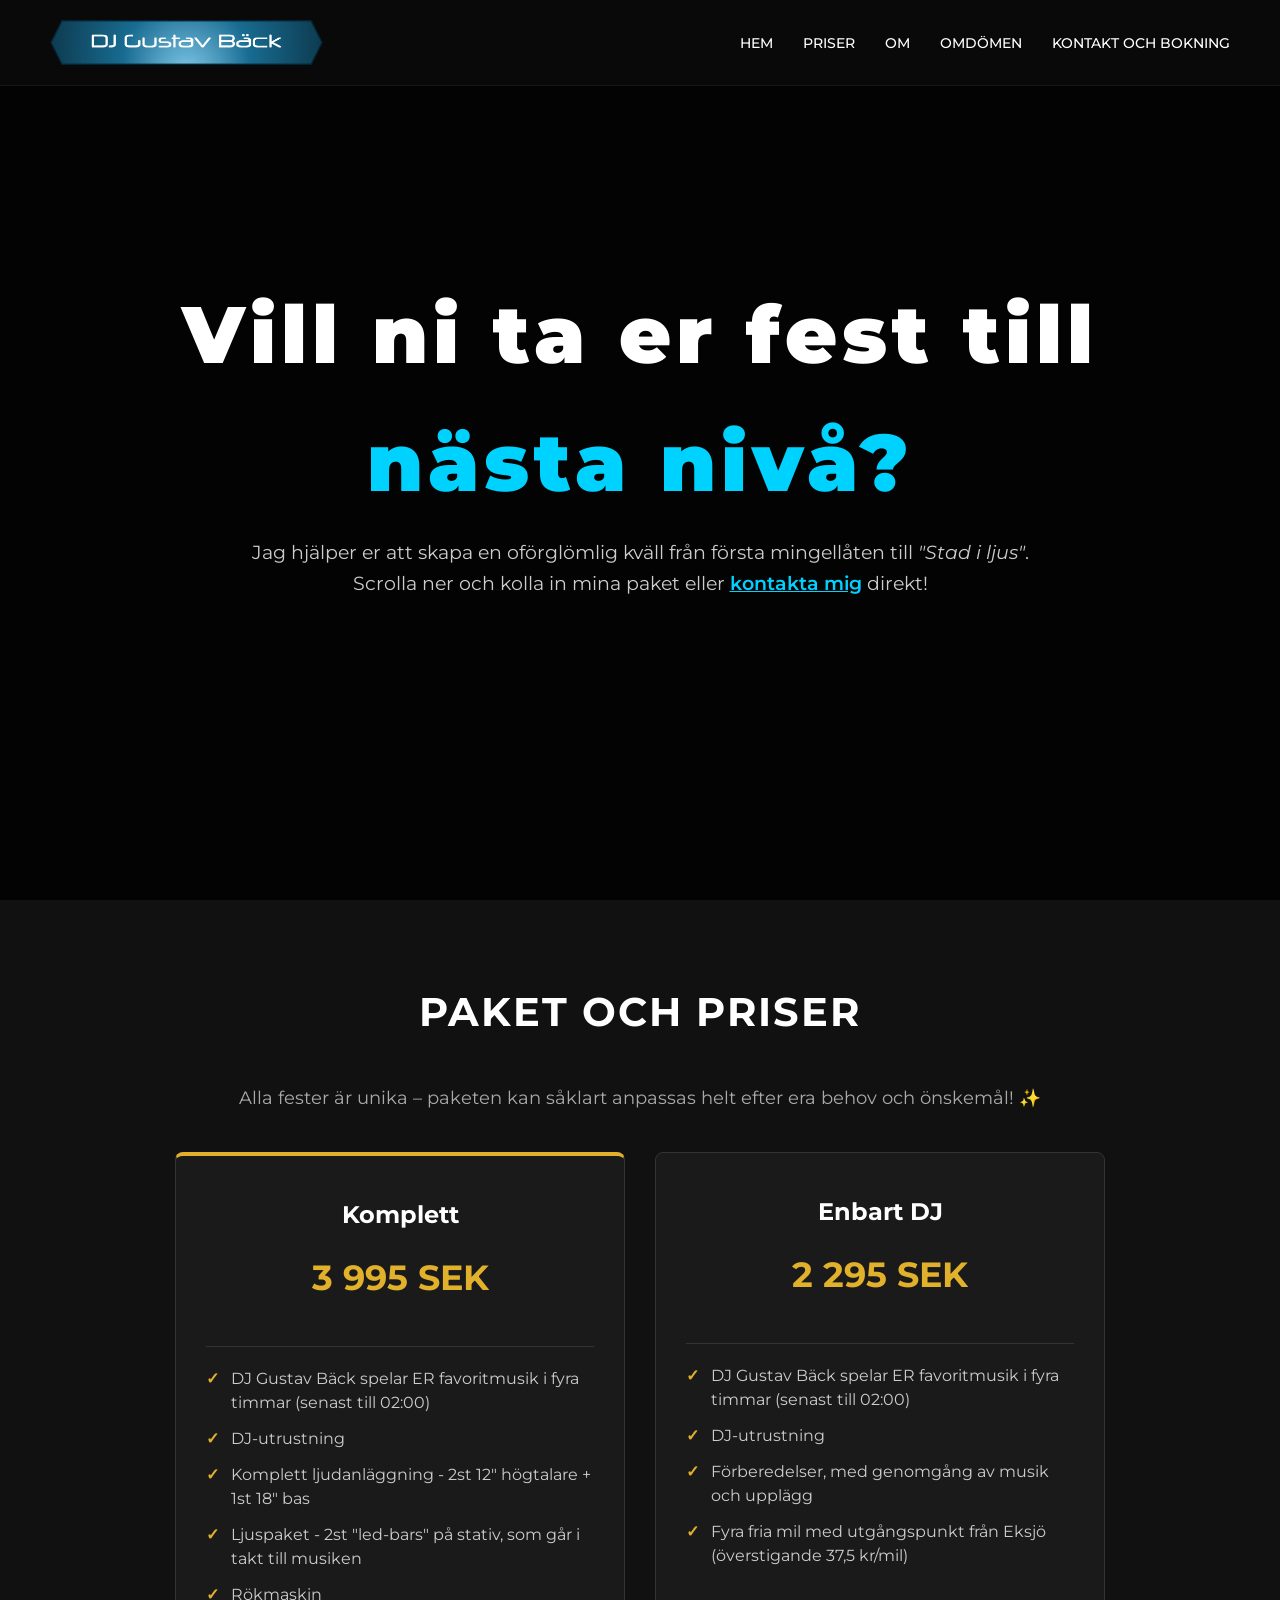
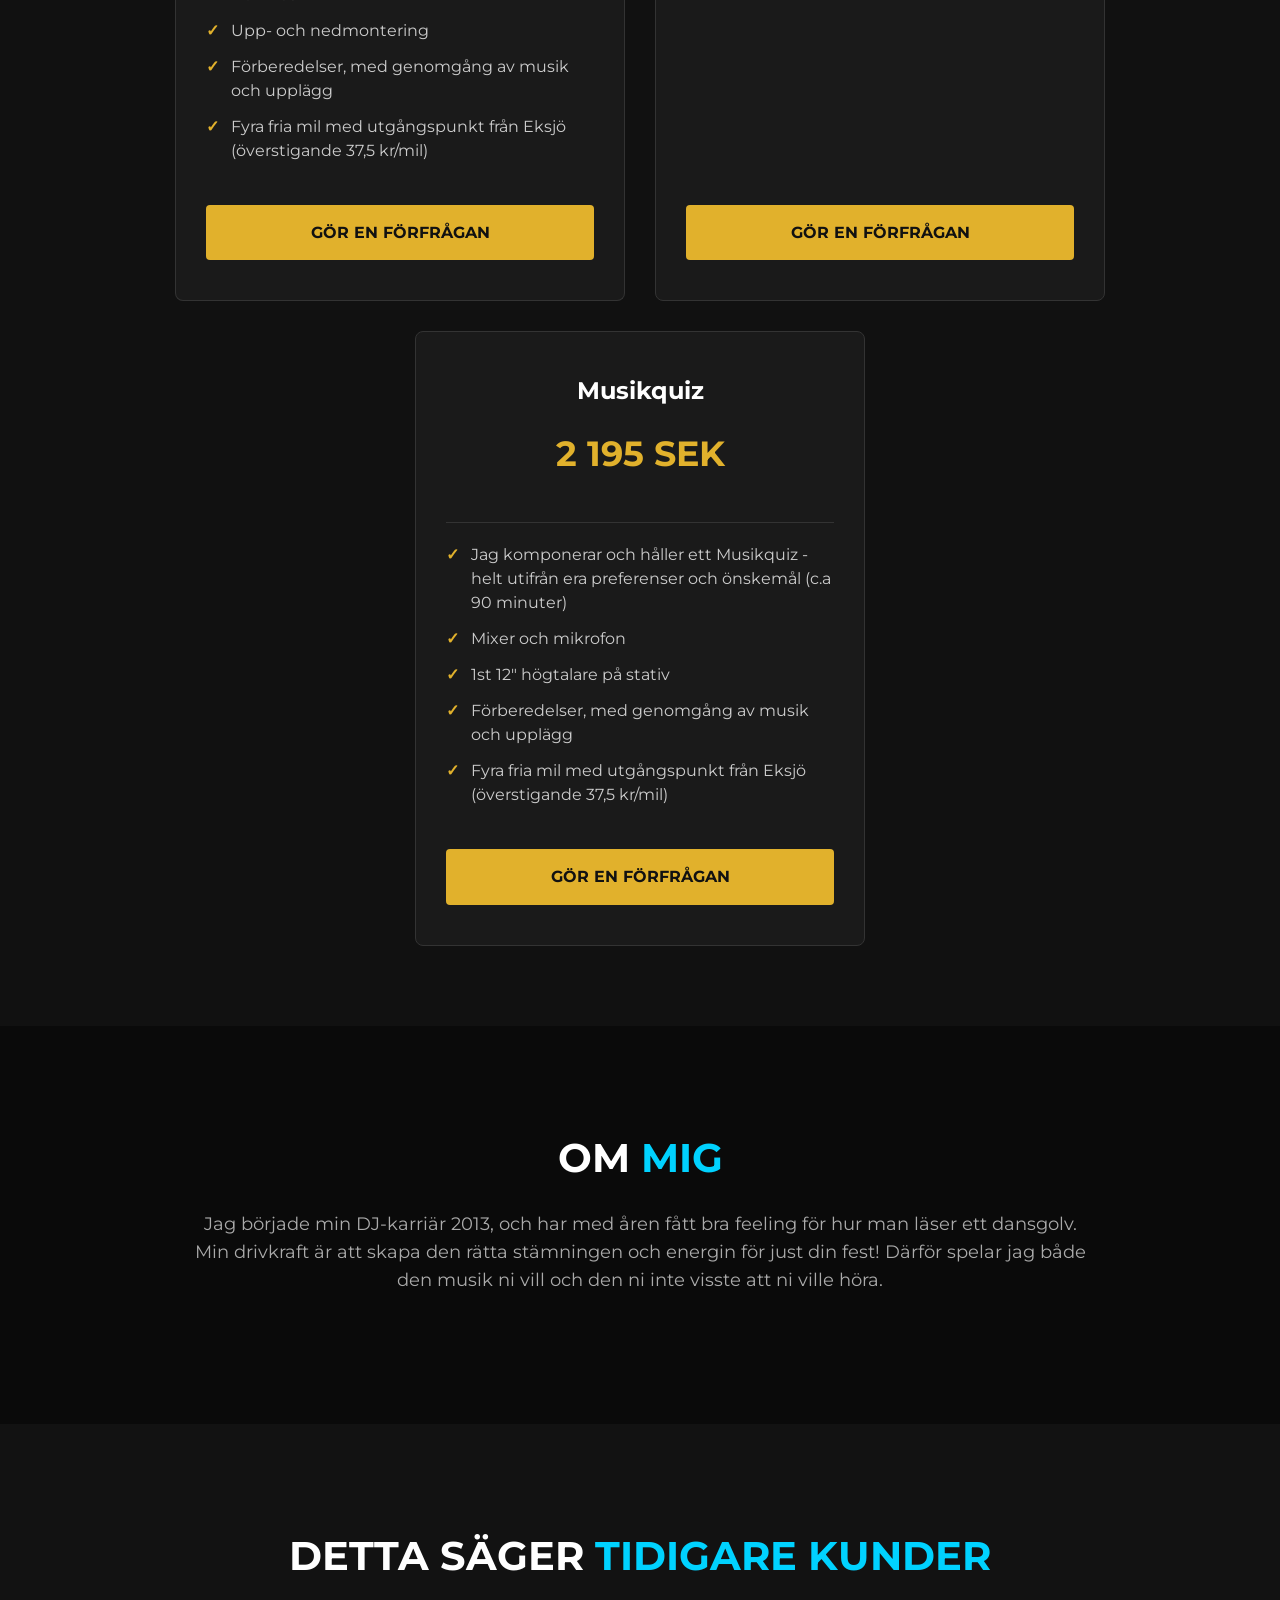
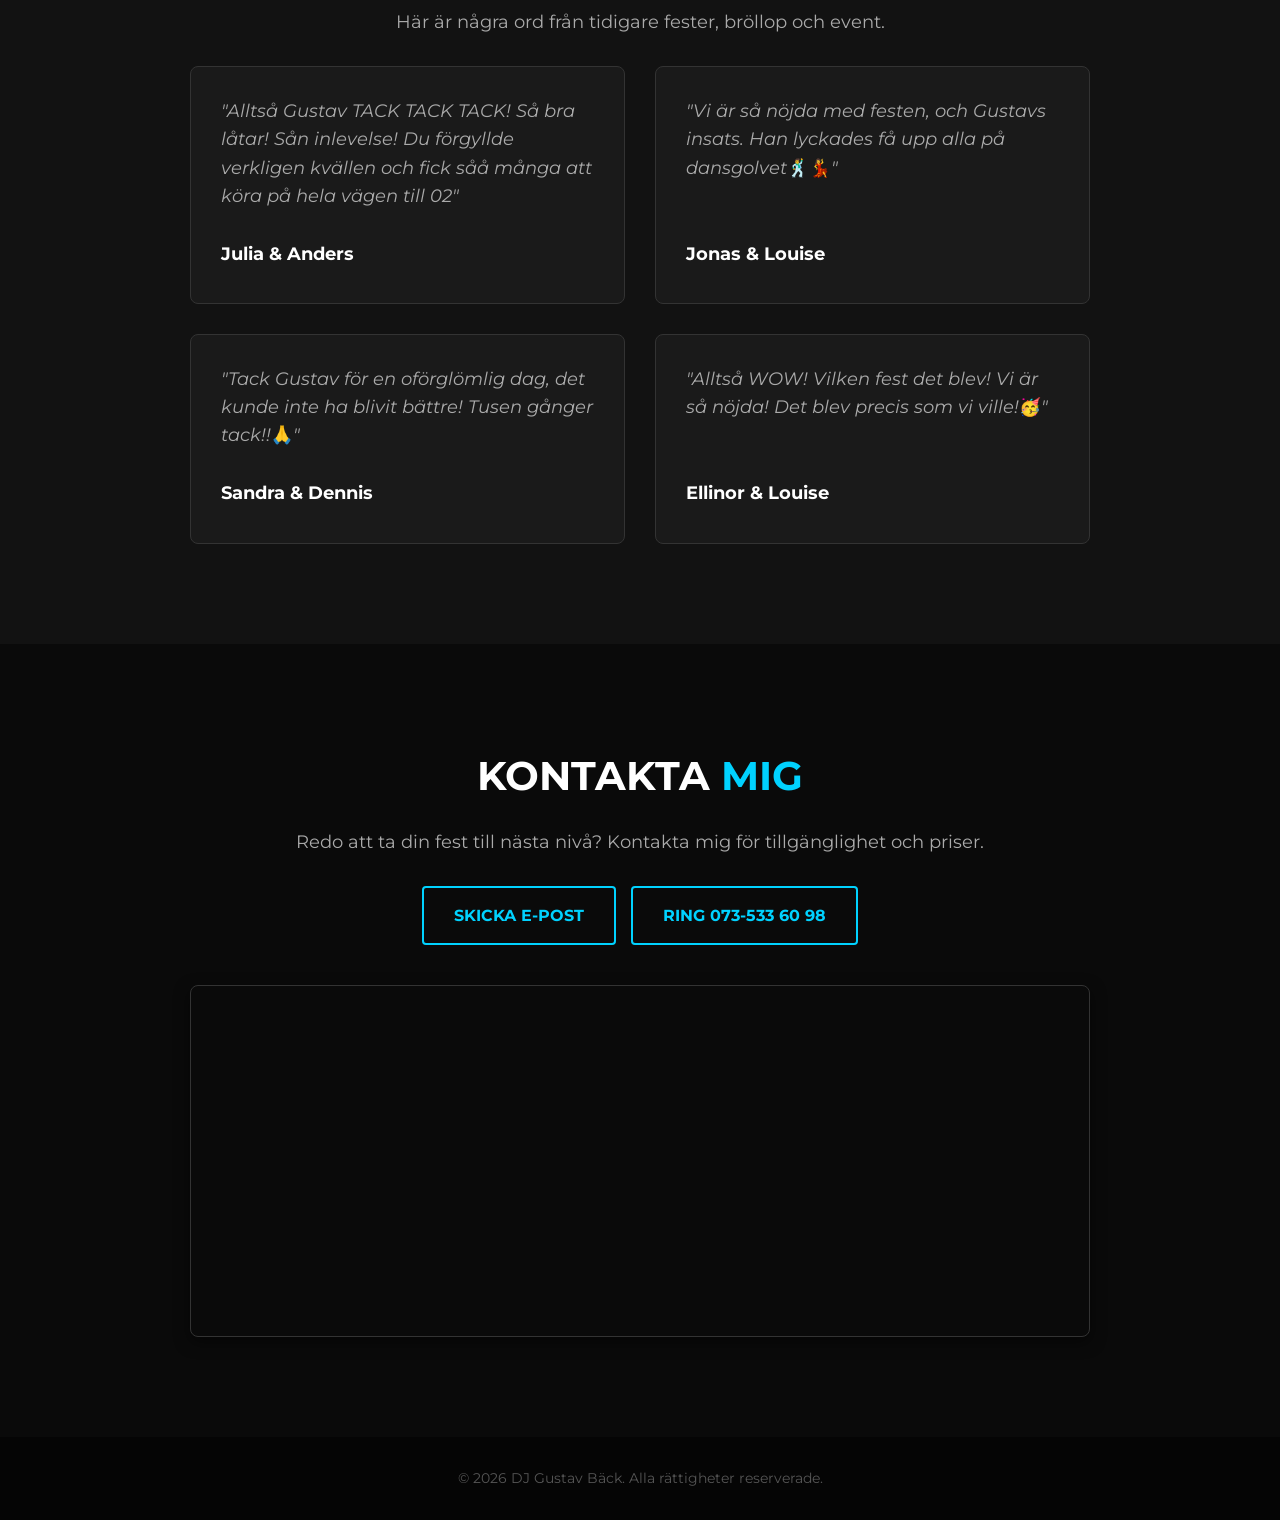
==== index.html @ 330aa638 "nytt pris-paket musikquiz" ====
<!DOCTYPE html>
<html lang="sv">
<head>
    <meta charset="UTF-8">
    <meta name="viewport" content="width=device-width, initial-scale=1.0">
    <title>DJ Gustav Bäck | DJ | Eksjö - Höglandet - Småland</title>
    <link rel="stylesheet" href="style.css">
    <!-- Importerar en modern font från Google Fonts -->
    <link href="https://fonts.googleapis.com/css2?family=Montserrat:wght@300;500;700;900&display=swap" rel="stylesheet">
</head>
<body>

    <!-- Navigationsmeny -->
    <nav class="navbar">
        <div class="logo"><img src="logo.png" alt="DJ Gustav Bäck Logotyp"></div>
        <ul class="nav-links">
            <li><a href="#home">Hem</a></li>
			<li><a href="#paket-och-priser">Priser</a></li>
            <li><a href="#about">Om</a></li>
			<li><a href="#omdomen">Omdömen</a></li>
			<li><a href="#contact">Kontakt och bokning</a></li>
        </ul>
    </nav>

    <!-- Startskärm -->
    <section id="home" class="hero">
        <div class="hero-content">
            <h1> Vill ni ta er fest till <br><span>nästa nivå?</span></h1>
            <p> Jag hjälper er att skapa en oförglömlig kväll från första mingellåten till <em>"Stad i ljus"</em>.<br>Scrolla ner och kolla in mina paket eller <a href="mailto:djgustavback@gmail.com" class="hero-link">kontakta mig</a> direkt!</p>
        </div>
    </section>
	
    <!-- Paket och Priser -->
    <section id="paket-och-priser" class="pricing-section">
      <div class="pricing-container">
        <h2 class="pricing-title">Paket och Priser</h2>
        <p class="pricing-intro">Alla fester är unika – paketen kan såklart anpassas helt efter era behov och önskemål! ✨</p>
        
		
        <div class="pricing-grid">
          <!-- Paket 1: Komplett -->
          <div class="pricing-card highlight">
            <h3 class="package-name">Komplett</h3>
            <p class="package-price">3 995 SEK</p>
            <hr class="divider">
            <ul class="package-features">
              <li>DJ Gustav Bäck spelar ER favoritmusik i fyra timmar (senast till 02:00)</li>
              <li>DJ-utrustning</li>
              <li>Komplett ljudanläggning - 2st 12" högtalare + 1st 18" bas</li>
              <li>Ljuspaket - 2st "led-bars" på stativ, som går i takt till musiken</li>
              <li>Rökmaskin</li>
              <li>Upp- och nedmontering</li>
              <li>Förberedelser, med genomgång av musik och upplägg</li>
              <li>Fyra fria mil med utgångspunkt från Eksjö (överstigande 37,5 kr/mil)</li>
            </ul>
            <a href="#contact" class="book-btn">Gör en förfrågan</a>
          </div>

          <!-- Paket 2: Endast DJ -->
          <div class="pricing-card">
            <h3 class="package-name">Enbart DJ</h3>
            <p class="package-price">2 295 SEK</p>
            <hr class="divider">
            <ul class="package-features">
              <li>DJ Gustav Bäck spelar ER favoritmusik i fyra timmar (senast till 02:00)</li>
              <li>DJ-utrustning</li>
              <li>Förberedelser, med genomgång av musik och upplägg</li>
              <li>Fyra fria mil med utgångspunkt från Eksjö (överstigande 37,5 kr/mil)</li>
            </ul>
            <a href="#contact" class="book-btn">Gör en förfrågan</a>
          </div>
		  
		  <!-- Paket 3: Musikqiz -->
          <div class="pricing-card">
            <h3 class="package-name">Musikquiz</h3>
            <p class="package-price">2 195 SEK</p>
            <hr class="divider">
            <ul class="package-features">
              <li>Jag komponerar och håller ett Musikquiz - helt utifrån era preferenser och önskemål (c.a 90 minuter)</li>
              <li>Mixer och mikrofon</li>
			  <li>1st 12" högtalare på stativ</li>
              <li>Förberedelser, med genomgång av musik och upplägg</li>
              <li>Fyra fria mil med utgångspunkt från Eksjö (överstigande 37,5 kr/mil)</li>
            </ul>
            <a href="#contact" class="book-btn">Gör en förfrågan</a>
          </div>
        </div>
      </div>
    </section>

    <!-- Om-sektion -->
    <section id="about" class="section">
        <div class="container">
            <h2>Om <span>Mig</span></h2>
            <p>Jag började min DJ-karriär 2013, och har med åren fått bra feeling för hur man läser ett dansgolv. Min drivkraft är att skapa den rätta stämningen och energin för just din fest! Därför spelar jag både den musik ni vill och den ni inte visste att ni ville höra.</p>
        </div>
    </section>
<!-- Omdömen-sektion -->
<section id="omdomen" class="section dark-section">
    <div class="container">
        <h2>Detta säger <span>tidigare kunder</span></h2>
        <p class="section-subtitle">Här är några ord från tidigare fester, bröllop och event.</p>
        
        <div class="reviews-grid">
            <!-- Omdöme 1 -->
            <div class="review-card">
                <p class="review-text">
                    <span class="quote-italic">"Alltså Gustav TACK TACK TACK! Så bra låtar! Sån inlevelse! Du förgyllde verkligen kvällen och fick såå många att köra på hela vägen till 02"</span>
                </p>
                <h4 class="review-author">Julia & Anders</h4>
            </div>

            <!-- Omdöme 2 -->
            <div class="review-card">
                <p class="review-text">
                    <span class="quote-italic">"Vi är så nöjda med festen, och Gustavs insats. Han lyckades få upp alla på dansgolvet</span>🕺💃<span class="quote-italic">"
                </p>
                <h4 class="review-author">Jonas & Louise</h4>
            </div>

            <!-- Omdöme 3 -->
            <div class="review-card">
                <p class="review-text">
                    <span class="quote-italic">"Tack Gustav för en oförglömlig dag, det kunde inte ha blivit bättre! Tusen gånger tack!!</span>🙏<span class="quote-italic">"
                </p>
                <h4 class="review-author">Sandra & Dennis</h4>
            </div>

            <!-- Omdöme 4 -->
            <div class="review-card">
                <p class="review-text">
                    <span class="quote-italic">"Alltså WOW! Vilken fest det blev! Vi är så nöjda! Det blev precis som vi ville!</span>🥳<span class="quote-italic">"
                </p>
                <h4 class="review-author">Ellinor & Louise</h4>
            </div>
        </div>
    </div>
</section>
    <!-- Musik-sektion 
    <section id="music" class="section dark-section">
        <div class="container">
            <h2>Senaste <span>Mixarna</span></h2>
            <p>Här kan du byta ut denna text mot en inbäddad spelare från Soundcloud eller Spotify!</p>
            <div class="music-placeholder">
                <p>[ Klistra in din Spotify/Soundcloud embed-kod här ]</p>
            </div>
        </div>
    </section>
    -->

    <!-- Kontakt-sektion -->
    <section id="contact" class="section">
        <div class="container">
            <h2>Kontakta <span>Mig</span></h2>
            <p>Redo att ta din fest till nästa nivå? Kontakta mig för tillgänglighet och priser.</p>
            
            <!-- Knappar för e-post och telefon -->
            <div class="contact-buttons">
                <a href="mailto:djgustavback@gmail.com" class="btn btn-outline">Skicka E-post</a>
                <a href="tel:0735336098" class="btn btn-outline">Ring 073-533 60 98</a> <!-- Byt ut mot ditt nummer -->
            </div>

            <!-- Inbäddad Google Maps-karta över Eksjö -->
            <div class="map-container">
                <iframe 
                    src="https://www.google.com/maps/embed?pb=!1m18!1m12!1m3!1d35503.4907144983!2d14.942738!3d57.666195!2m3!1f0!2f0!3f0!3m2!1i1024!2i768!4f13.1!3m3!1m2!1s0x465a19ef5f6f87ad%3A0x400fef341e48710!2sEksj%C3%B6!5e0!3m2!1ssv!2sse" 
                    width="100%" 
                    height="350" 
                    style="border:0;" 
                    allowfullscreen="" 
                    loading="lazy" 
                    referrerpolicy="no-referrer-when-downgrade">
                </iframe>
            </div>
        </div>
    </section>

    <!-- Sidfot -->
    <footer>
        <p>&copy; 2026 DJ Gustav Bäck. Alla rättigheter reserverade.</p>
    </footer>

    <script src="script.js"></script>
</body>
</html>
---- style.css ----
/* Grundinställningar */
* {
    margin: 0;
    padding: 0;
    box-sizing: border-box;
}

body {
    font-family: 'Montserrat', sans-serif;
    background-color: #0a0a0a;
    color: #ffffff;
    line-height: 1.6;
}

/* Färgvariabler */
:root {
    --primary-color: #00d2ff; /* Snygg neonblå accentfärg */
    --bg-color: #0a0a0a;
    --section-bg: #121212;
}

/* Meny */
.navbar {
    display: flex;
    justify-content: space-between;
    align-items: center;
    padding: 20px 50px;
    background: rgba(10, 10, 10, 0.95);
    position: fixed;
    width: 100%;
    top: 0;
    z-index: 1000;
    border-bottom: 1px solid rgba(255, 255, 255, 0.05);
}

/* Logotyp */
.logo {
    display: flex;
    align-items: center;
}

.logo img {
    height: 45px;
    width: auto;
    display: block;
}

.logo span, h2 span, h1 span {
    color: var(--primary-color);
}

.nav-links {
    list-style: none;
    display: flex;
    gap: 30px;
}

.nav-links a {
    color: #fff;
    text-decoration: none;
    font-weight: 500;
    text-transform: uppercase;
    font-size: 0.9rem;
    transition: color 0.3s;
}

.nav-links a:hover {
    color: var(--primary-color);
}

/* Hero Sektion (Startsida) */
.hero {
    height: 100vh;
    display: flex;
    justify-content: center;
    align-items: center;
    text-align: center;
    background: linear-gradient(rgba(0, 0, 0, 0.7), rgba(0, 0, 0, 0.7)), url('https://images.unsplash.com/photo-1516280440502-614f85e48358?q=80&w=2070&auto=format&fit=crop') no-repeat center center/cover;
}

.hero-content h1 {
    font-size: 5rem;
    font-weight: 900;
    margin-bottom: 10px;
    letter-spacing: 5px;
}

.hero-content p {
    font-size: 1.2rem;
    margin-bottom: 30px;
    color: #ccc;
}

/* Länk i hero-texten (Tvingar ljusblå färg oavsett om klickad/besökt) */
.hero-content p a.hero-link,
.hero-content p a.hero-link:link,
.hero-content p a.hero-link:visited {
    color: #00d2ff !important;
    text-decoration: underline;
    font-weight: 600;
    transition: color 0.3s ease;
}

.hero-content p a.hero-link:hover {
    color: #ffffff !important;
}

/* Knappar */
.btn {
    display: inline-block;
    padding: 15px 30px;
    background: var(--primary-color);
    color: #000;
    text-decoration: none;
    font-weight: 700;
    text-transform: uppercase;
    border-radius: 4px;
    transition: transform 0.3s, box-shadow 0.3s;
}

.btn:hover {
    transform: translateY(-3px);
    box-shadow: 0 10px 20px rgba(0, 210, 255, 0.3);
}

.btn-outline {
    background: transparent;
    color: var(--primary-color);
    border: 2px solid var(--primary-color);
}

.btn-outline:hover {
    background: var(--primary-color);
    color: #000;
}

/* Sektioner */
.section {
    padding: 100px 20px;
    text-align: center;
}

.dark-section {
    background-color: var(--section-bg);
}

.container {
    max-width: 900px;
    margin: 0 auto;
}

h2 {
    font-size: 2.5rem;
    margin-bottom: 20px;
    text-transform: uppercase;
}

.section p {
    font-size: 1.1rem;
    color: #aaa;
    margin-bottom: 30px;
}

/* Musik-platshållare */
.music-placeholder {
    background: #1a1a1a;
    padding: 60px 20px;
    border: 1px dashed #333;
    border-radius: 8px;
    color: #666;
}

/* Sidfot */
footer {
    text-align: center;
    padding: 30px;
    background: #050505;
    color: #555;
    font-size: 0.9rem;
}

/* Responsiv anpassning för mobil */
@media (max-width: 768px) {
    .navbar {
        flex-direction: column;
        align-items: flex-start;
        padding: 15px 20px;
    }
    .nav-links {
        margin-top: 15px;
        gap: 15px;
        flex-wrap: wrap;
    }
    .hero-content h1 {
        font-size: 3rem;
    }
}

/* ==========================================
   CSS för Paket och Priser
   ========================================== */
.pricing-section {
    padding: 80px 20px;
    background-color: #111;
    color: #fff;
}

.pricing-container {
    max-width: 1000px;
    margin: 0 auto;
}

.pricing-title {
    text-align: center;
    font-size: 2.5rem;
    margin-bottom: 50px;
    text-transform: uppercase;
    letter-spacing: 2px;
}

.pricing-intro {
    text-align: center;
    color: #aaa;
    font-size: 1.1rem;
    margin-bottom: 40px;
    margin-top: -10px;
    display: block;
    width: 100%;
}

.pricing-grid {
    display: flex;
    flex-wrap: wrap;
    gap: 30px;
    justify-content: center;
}

.pricing-card {
    background-color: #1a1a1a;
    border: 1px solid #333;
    border-radius: 8px;
    padding: 40px 30px;
    flex: 1 1 350px;
    max-width: 450px;
    display: flex;
    flex-direction: column;
    transition: transform 0.3s ease, box-shadow 0.3s ease;
}

.pricing-card:hover {
    transform: translateY(-5px);
    box-shadow: 0 10px 30px rgba(0, 0, 0, 0.5);
}

.pricing-card.highlight {
    border-top: 4px solid #e1b12c;
}

.package-name {
    font-size: 1.5rem;
    margin: 0 0 15px 0;
    text-align: center;
}

.package-name .subtitle {
    font-size: 1rem;
    font-weight: normal;
    color: #aaa;
}

.package-price {
    font-size: 2.2rem;
    font-weight: bold;
    text-align: center;
    margin: 0 0 20px 0;
    color: #e1b12c;
}

.divider {
    border: 0;
    height: 1px;
    background: #333;
    margin: 20px 0;
}

.package-features {
    list-style: none;
    padding: 0;
    margin: 0 0 30px 0;
    flex-grow: 1;
}

.package-features li {
    margin-bottom: 12px;
    line-height: 1.5;
    position: relative;
    padding-left: 25px;
    color: #ccc;
}

.package-features li::before {
    content: '✓';
    position: absolute;
    left: 0;
    color: #e1b12c;
    font-weight: bold;
}

.book-btn {
    display: inline-block;
    text-align: center;
    background-color: #e1b12c;
    color: #111;
    text-decoration: none;
    padding: 15px 20px;
    border-radius: 4px;
    font-weight: bold;
    text-transform: uppercase;
    transition: background-color 0.3s ease;
}

.book-btn:hover {
    background-color: #f1c40f;
}

/* Kontaktknappar & Karta */
.contact-buttons {
    display: flex;
    gap: 15px;
    justify-content: center;
    flex-wrap: wrap;
    margin-bottom: 40px;
}

.map-container {
    margin-top: 30px;
    border-radius: 8px;
    overflow: hidden;
    border: 1px solid #333;
    box-shadow: 0 5px 15px rgba(0,0,0,0.5);
}

.map-container iframe {
    display: block;
    width: 100%;
}

/* Omdömen-sektion */
.section-subtitle {
    color: #aaa;
    margin-bottom: 40px;
    font-size: 1.1rem;
}

.reviews-grid {
    display: flex;
    flex-wrap: wrap;
    gap: 30px;
    justify-content: center;
    margin-top: 20px;
}

.review-card {
    background-color: #1a1a1a;
    border: 1px solid #333;
    border-radius: 8px;
    padding: 30px;
    flex: 1 1 350px;
    max-width: 450px;
    display: flex;
    flex-direction: column;
    justify-content: space-between;
    text-align: left;
    transition: transform 0.3s ease, box-shadow 0.3s ease;
}

.review-card:hover {
    transform: translateY(-5px);
    box-shadow: 0 10px 30px rgba(0, 0, 0, 0.5);
}

.review-text {
    font-style: normal;
    color: #ddd;
    margin-bottom: 20px;
    line-height: 1.6;
    font-size: 1rem;
}

.quote-italic {
    font-style: italic;
}

.review-author {
    font-size: 1.1rem;
    font-weight: 700;
    color: #fff;
    margin: 0 0 5px 0;
}

.review-event {
    font-size: 0.85rem;
    color: var(--primary-color);
    text-transform: uppercase;
    letter-spacing: 1px;
}
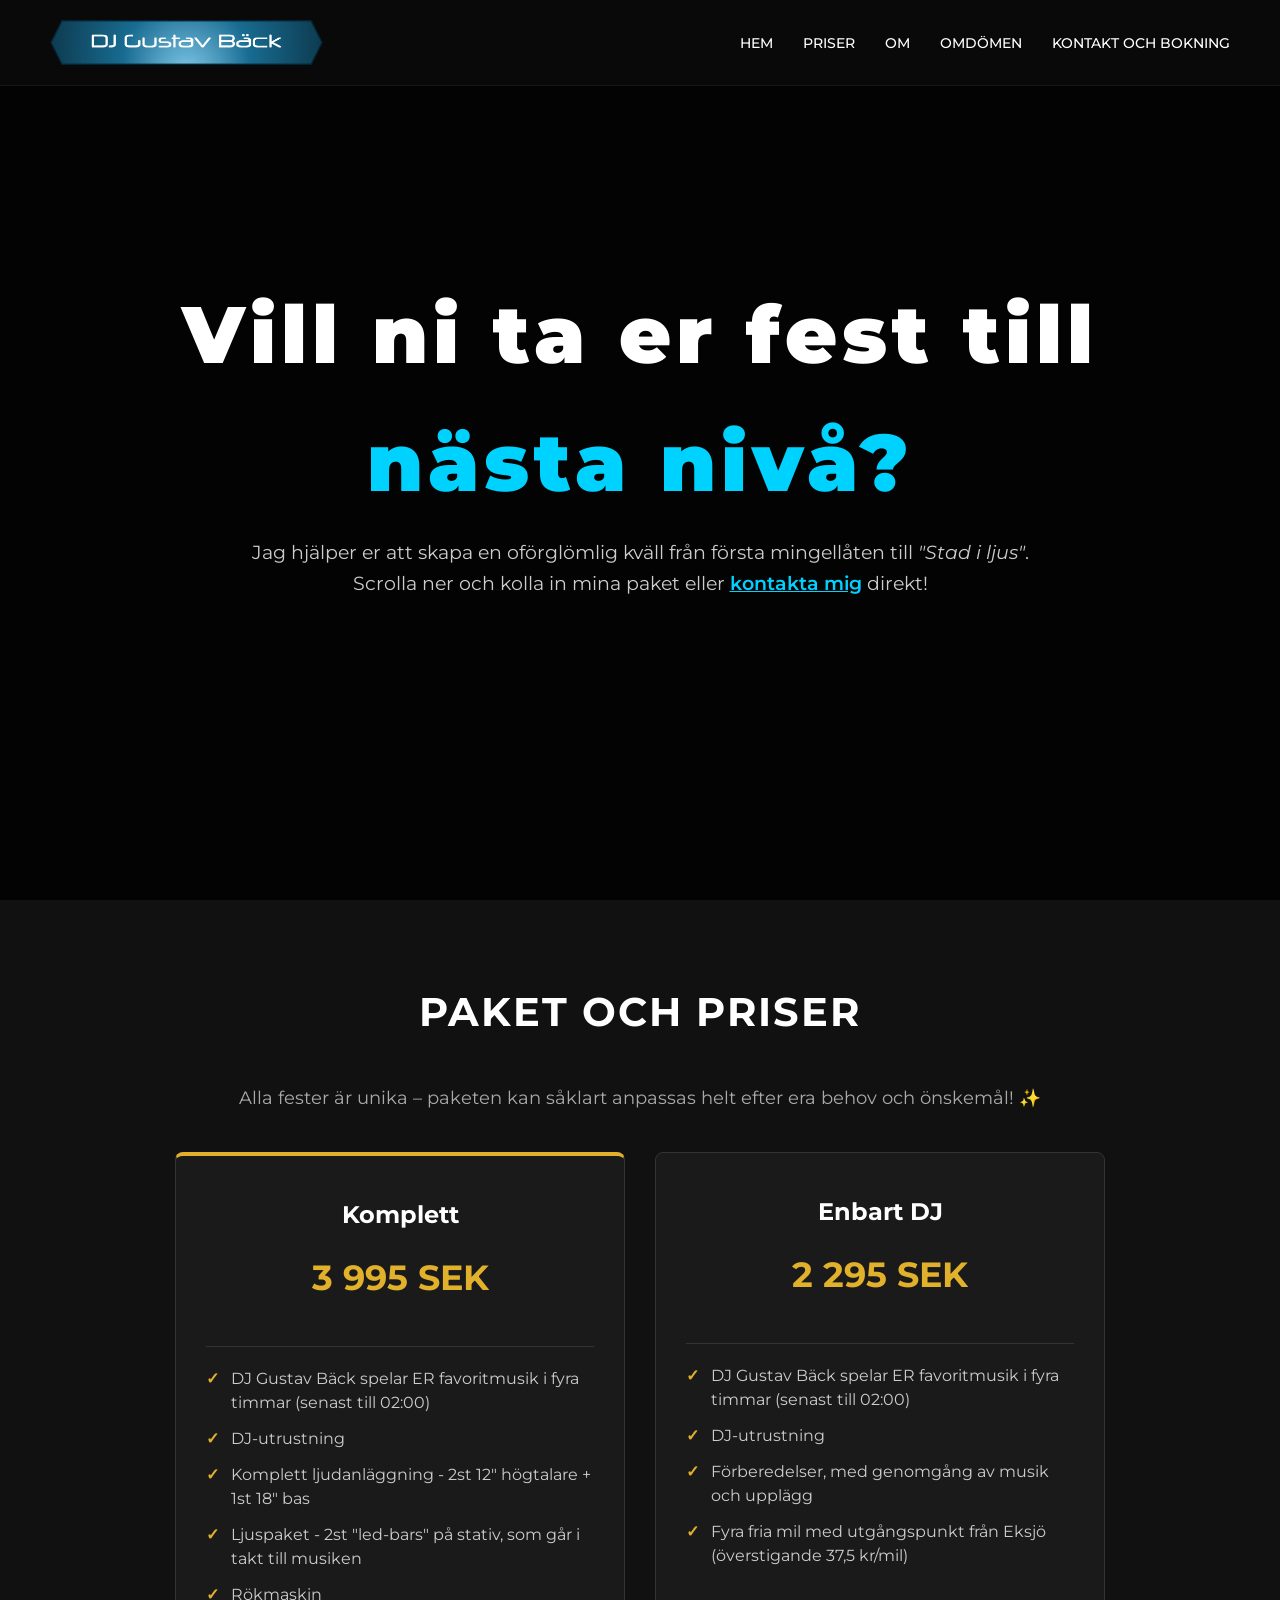
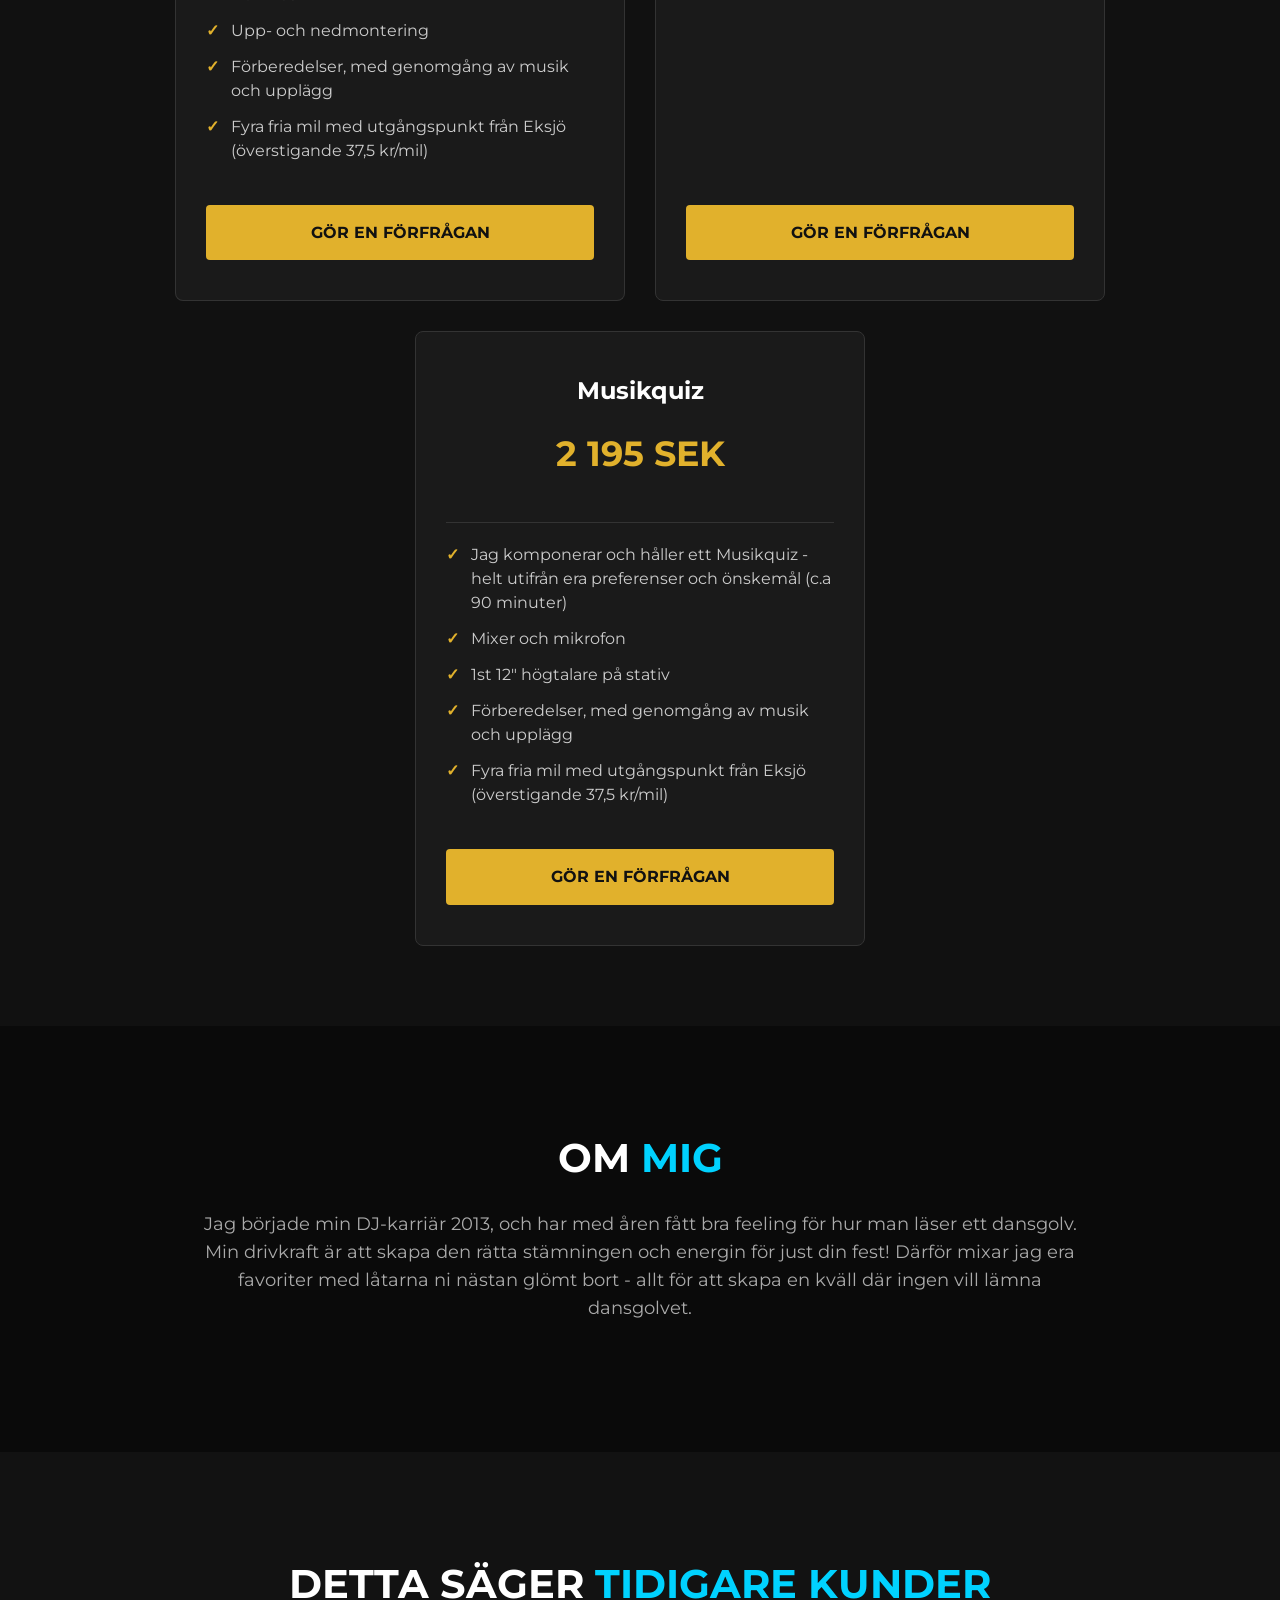
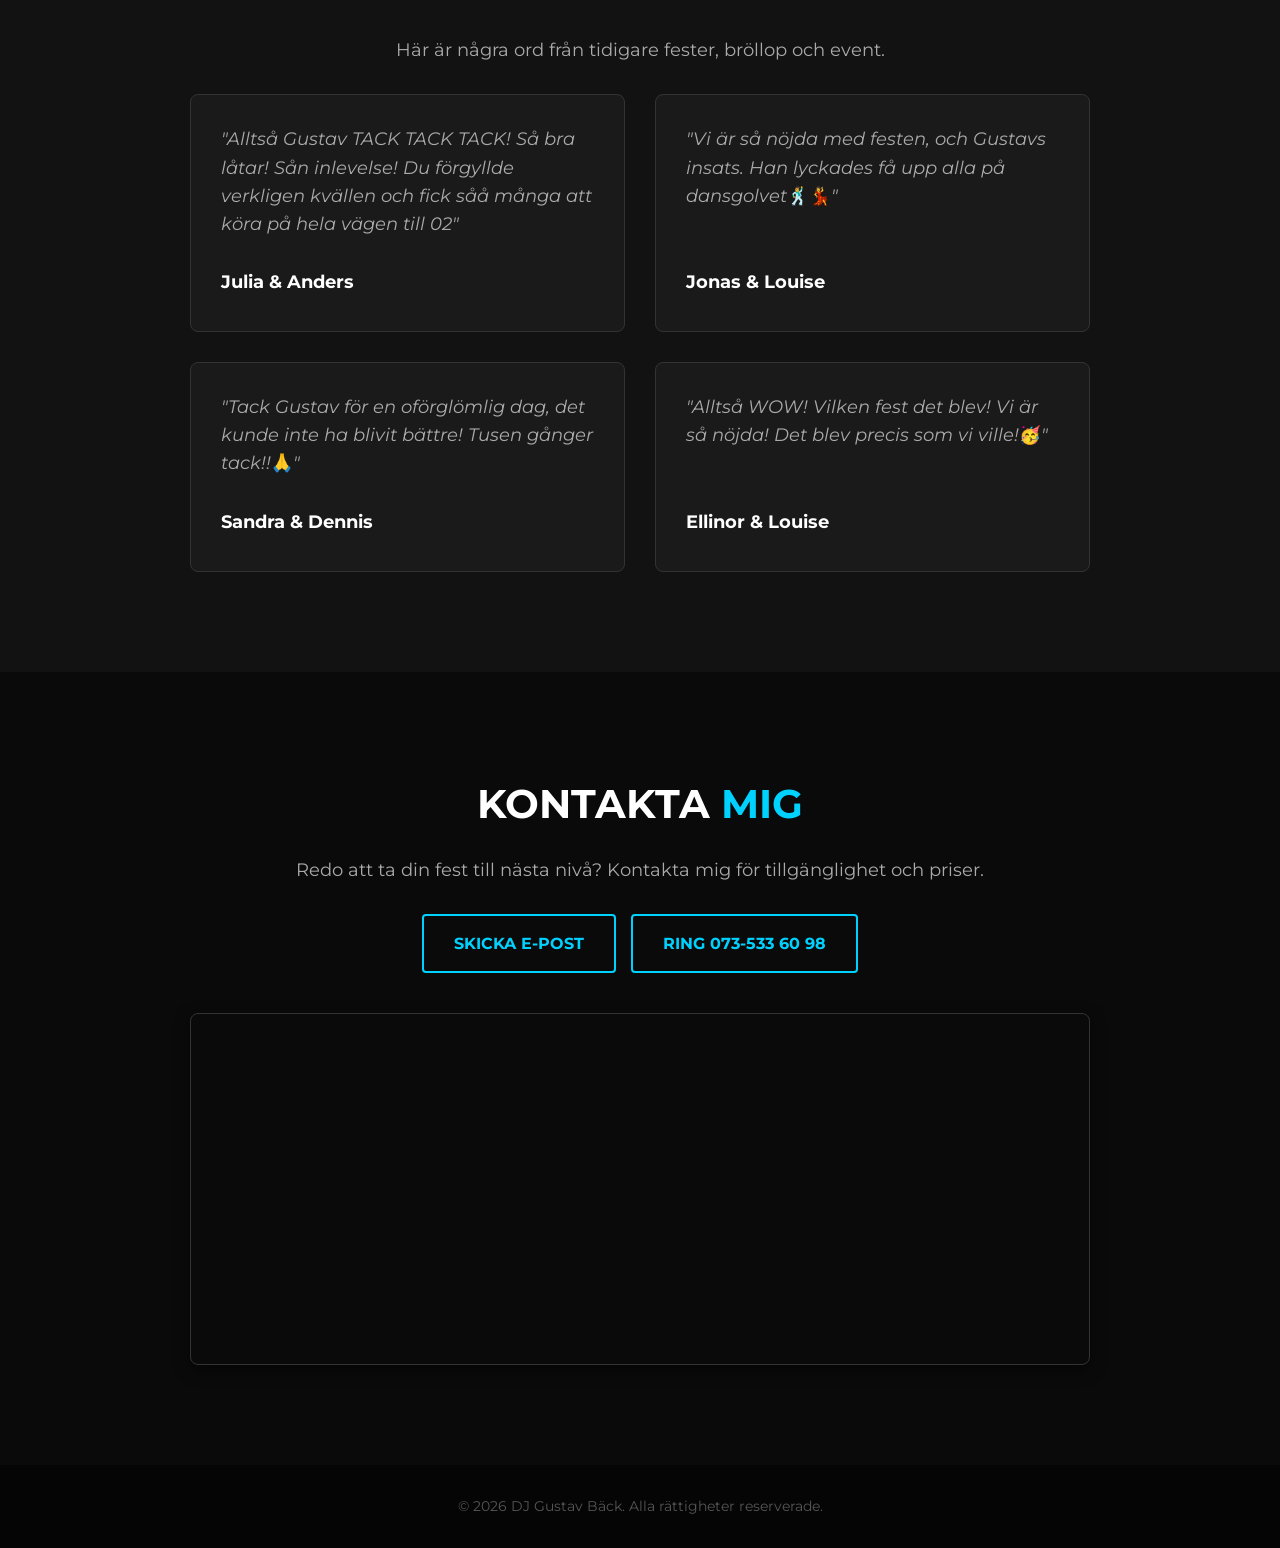
==== commit af92a633: "uppdaterat om-avsnitt" ====
--- a/index.html
+++ b/index.html
@@ -92,7 +92,7 @@
     <section id="about" class="section">
         <div class="container">
             <h2>Om <span>Mig</span></h2>
-            <p>Jag började min DJ-karriär 2013, och har med åren fått bra feeling för hur man läser ett dansgolv. Min drivkraft är att skapa den rätta stämningen och energin för just din fest! Därför spelar jag både den musik ni vill och den ni inte visste att ni ville höra.</p>
+            <p>Jag började min DJ-karriär 2013, och har med åren fått bra feeling för hur man läser ett dansgolv. Min drivkraft är att skapa den rätta stämningen och energin för just din fest! Därför mixar jag era favoriter med låtarna ni nästan glömt bort - allt för att skapa en kväll där ingen vill lämna dansgolvet.</p>
         </div>
     </section>
 <!-- Omdömen-sektion -->
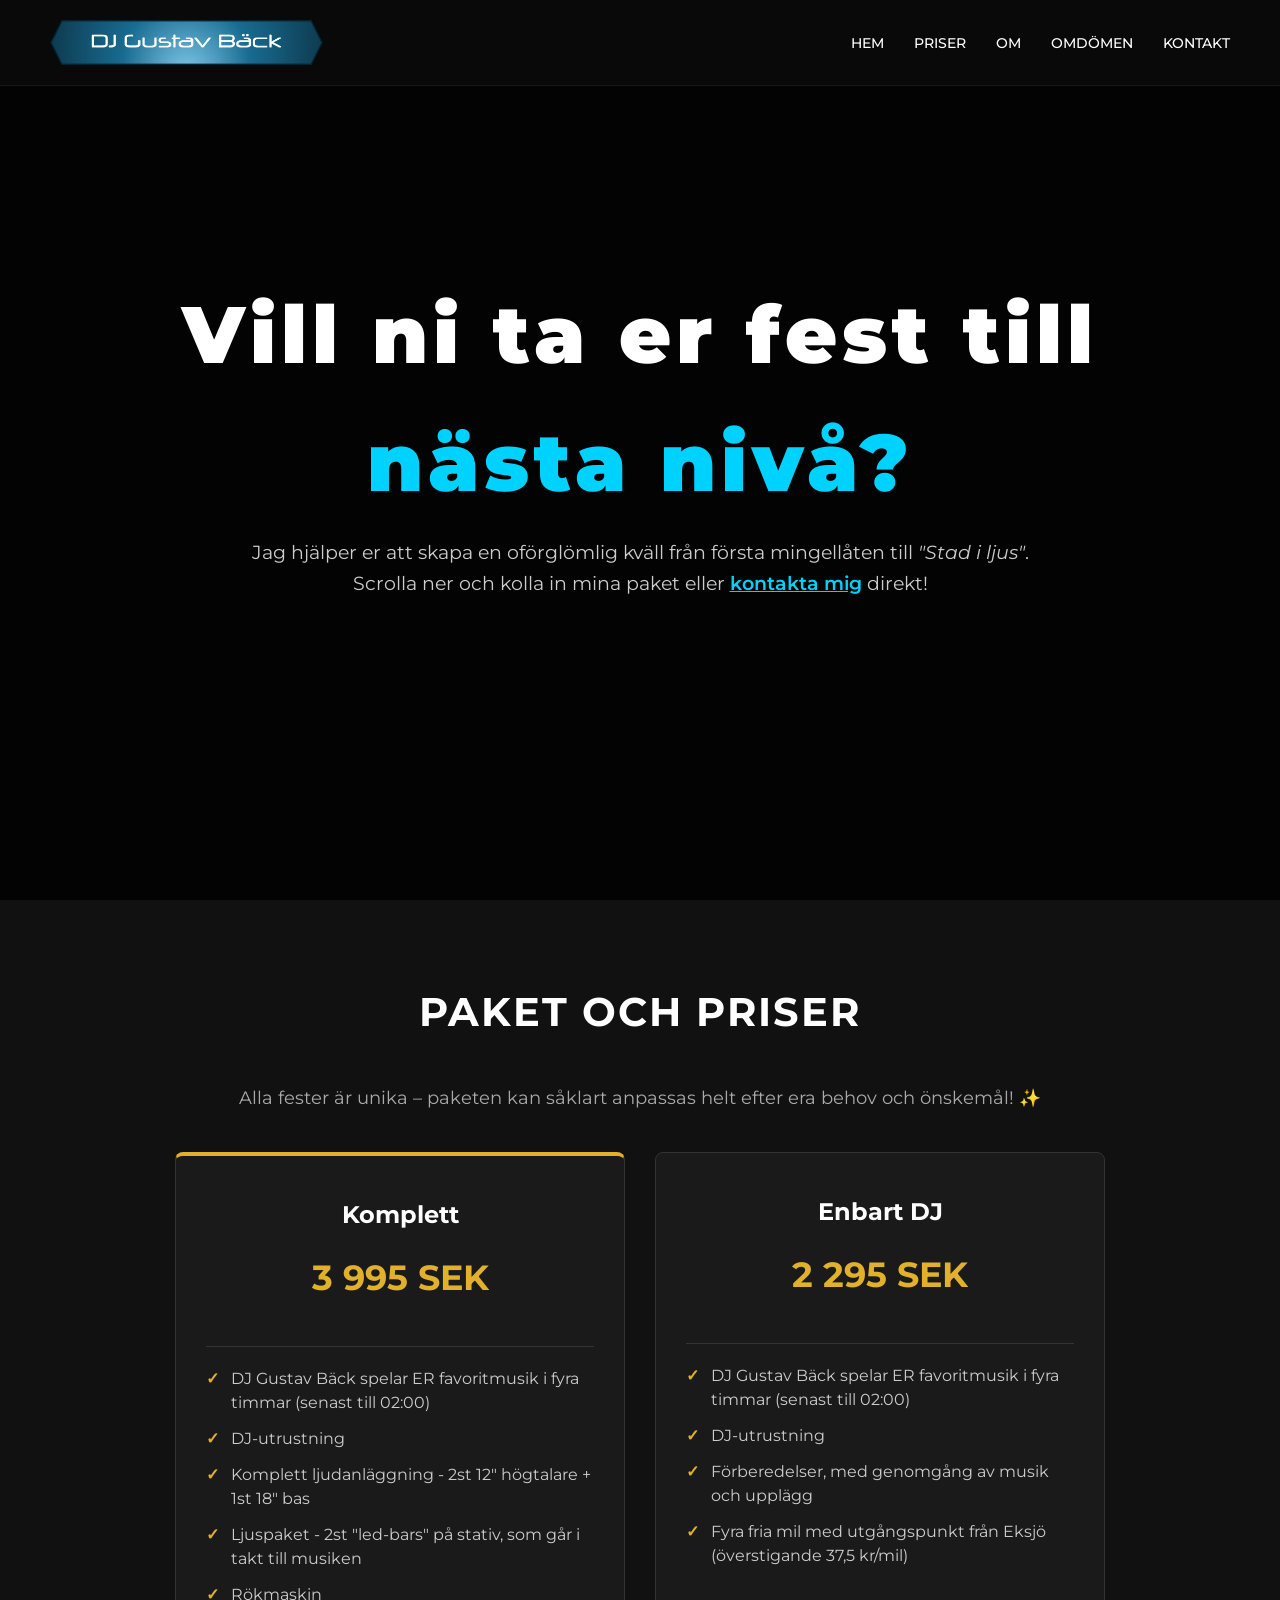
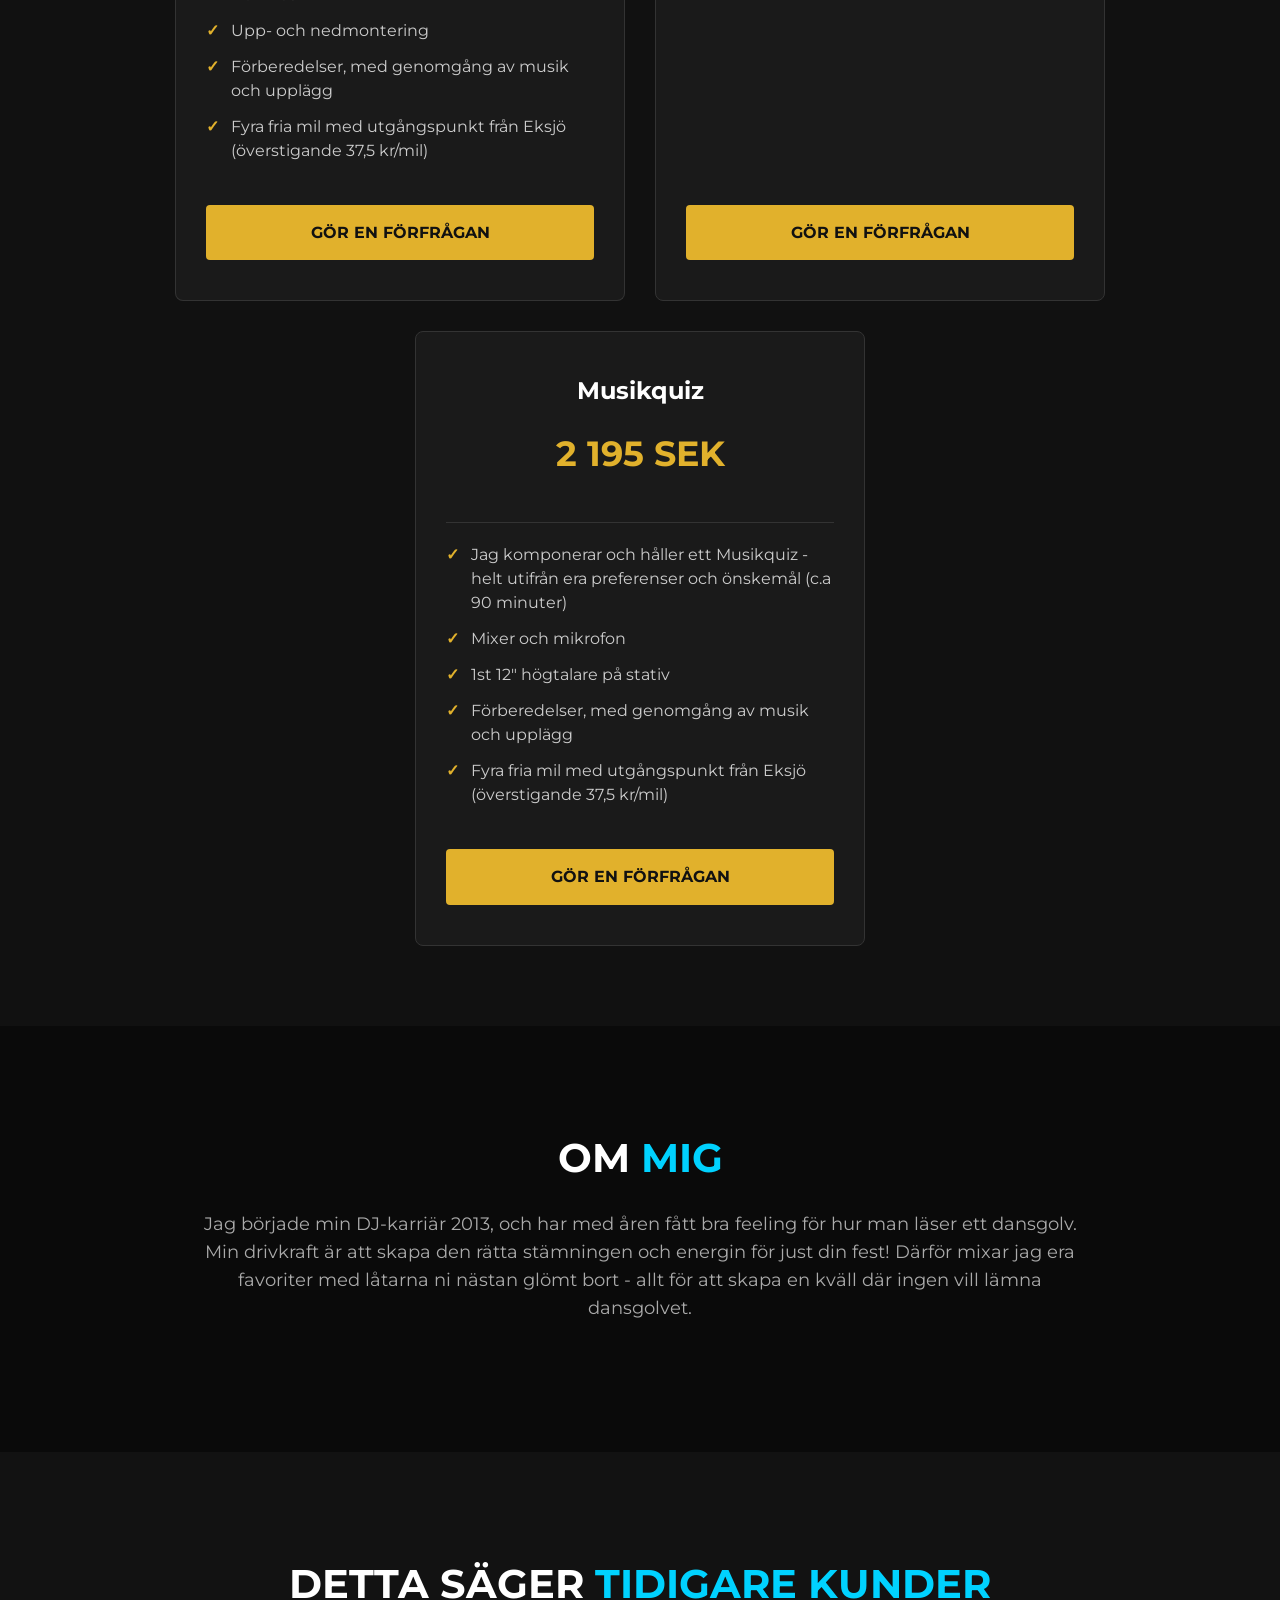
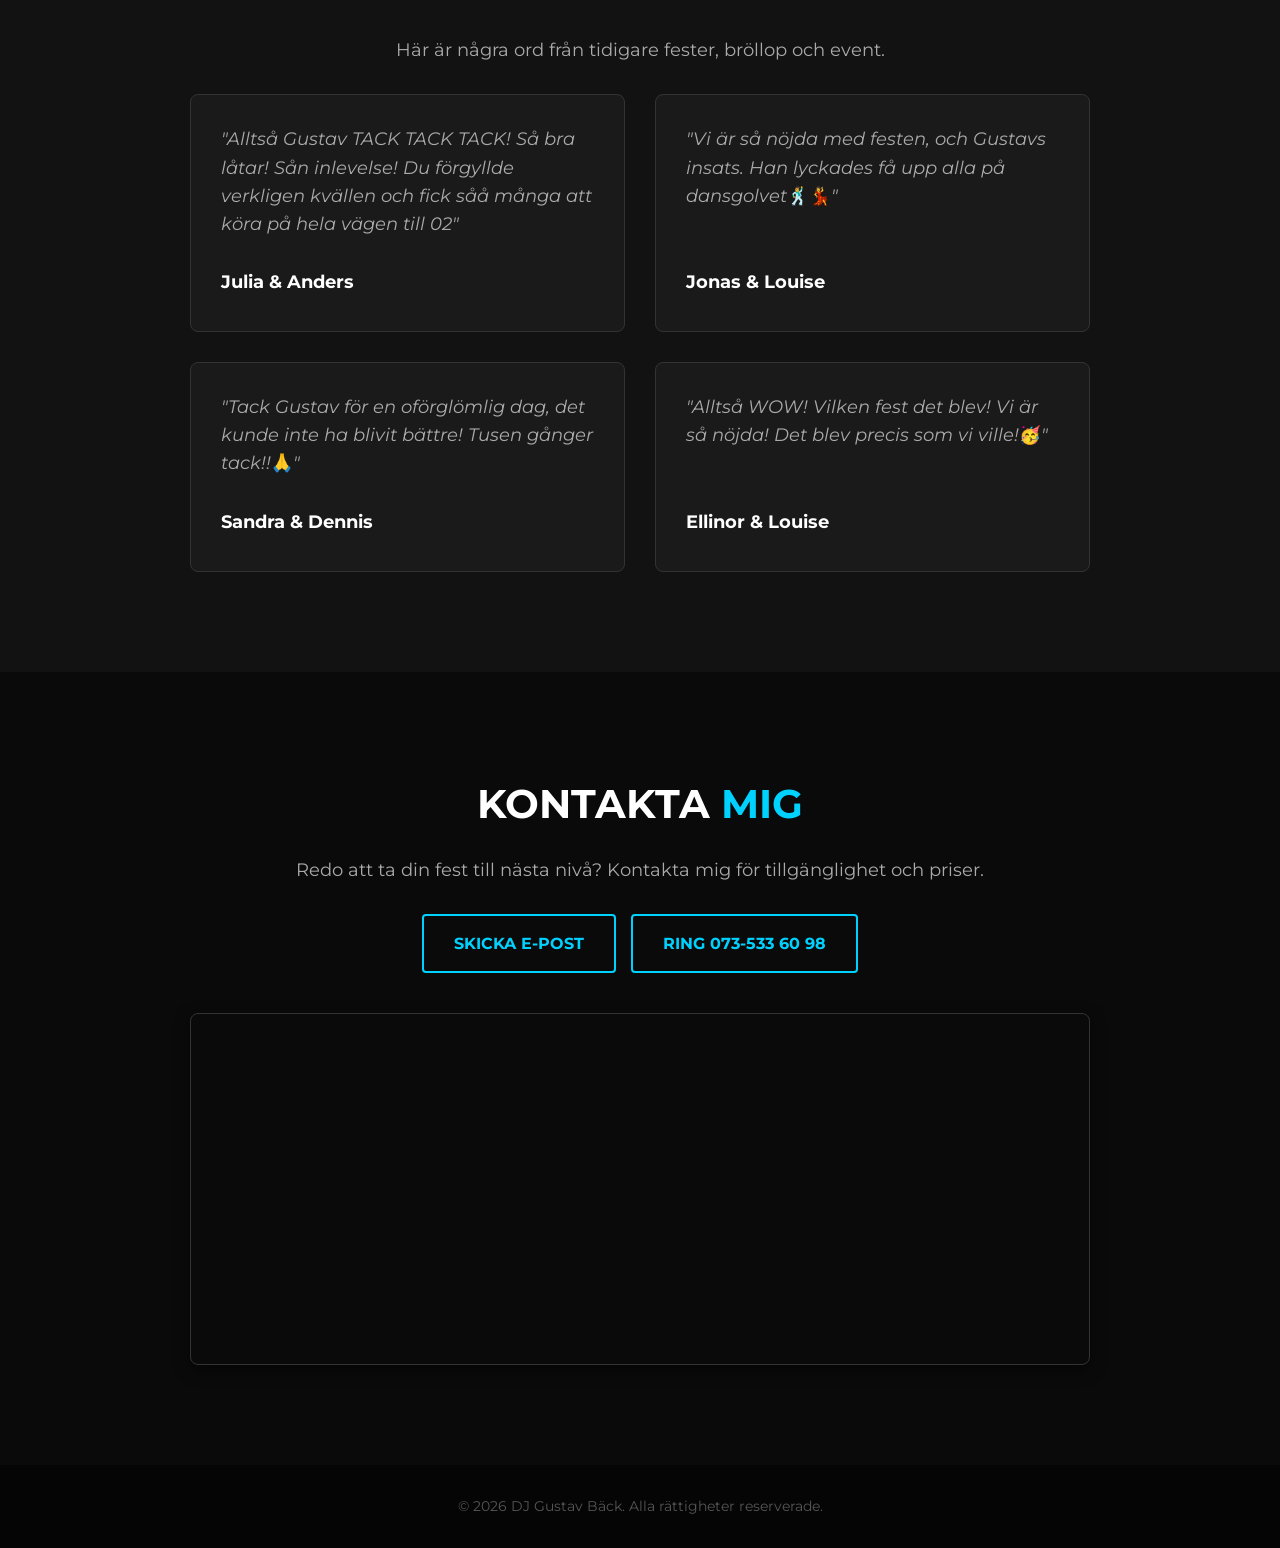
==== commit 55bfbbb1: "uppdaterat om-avsnitt" ====
--- a/index.html
+++ b/index.html
@@ -18,7 +18,7 @@
 			<li><a href="#paket-och-priser">Priser</a></li>
             <li><a href="#about">Om</a></li>
 			<li><a href="#omdomen">Omdömen</a></li>
-			<li><a href="#contact">Kontakt och bokning</a></li>
+			<li><a href="#contact">Kontakt</a></li>
         </ul>
     </nav>
 
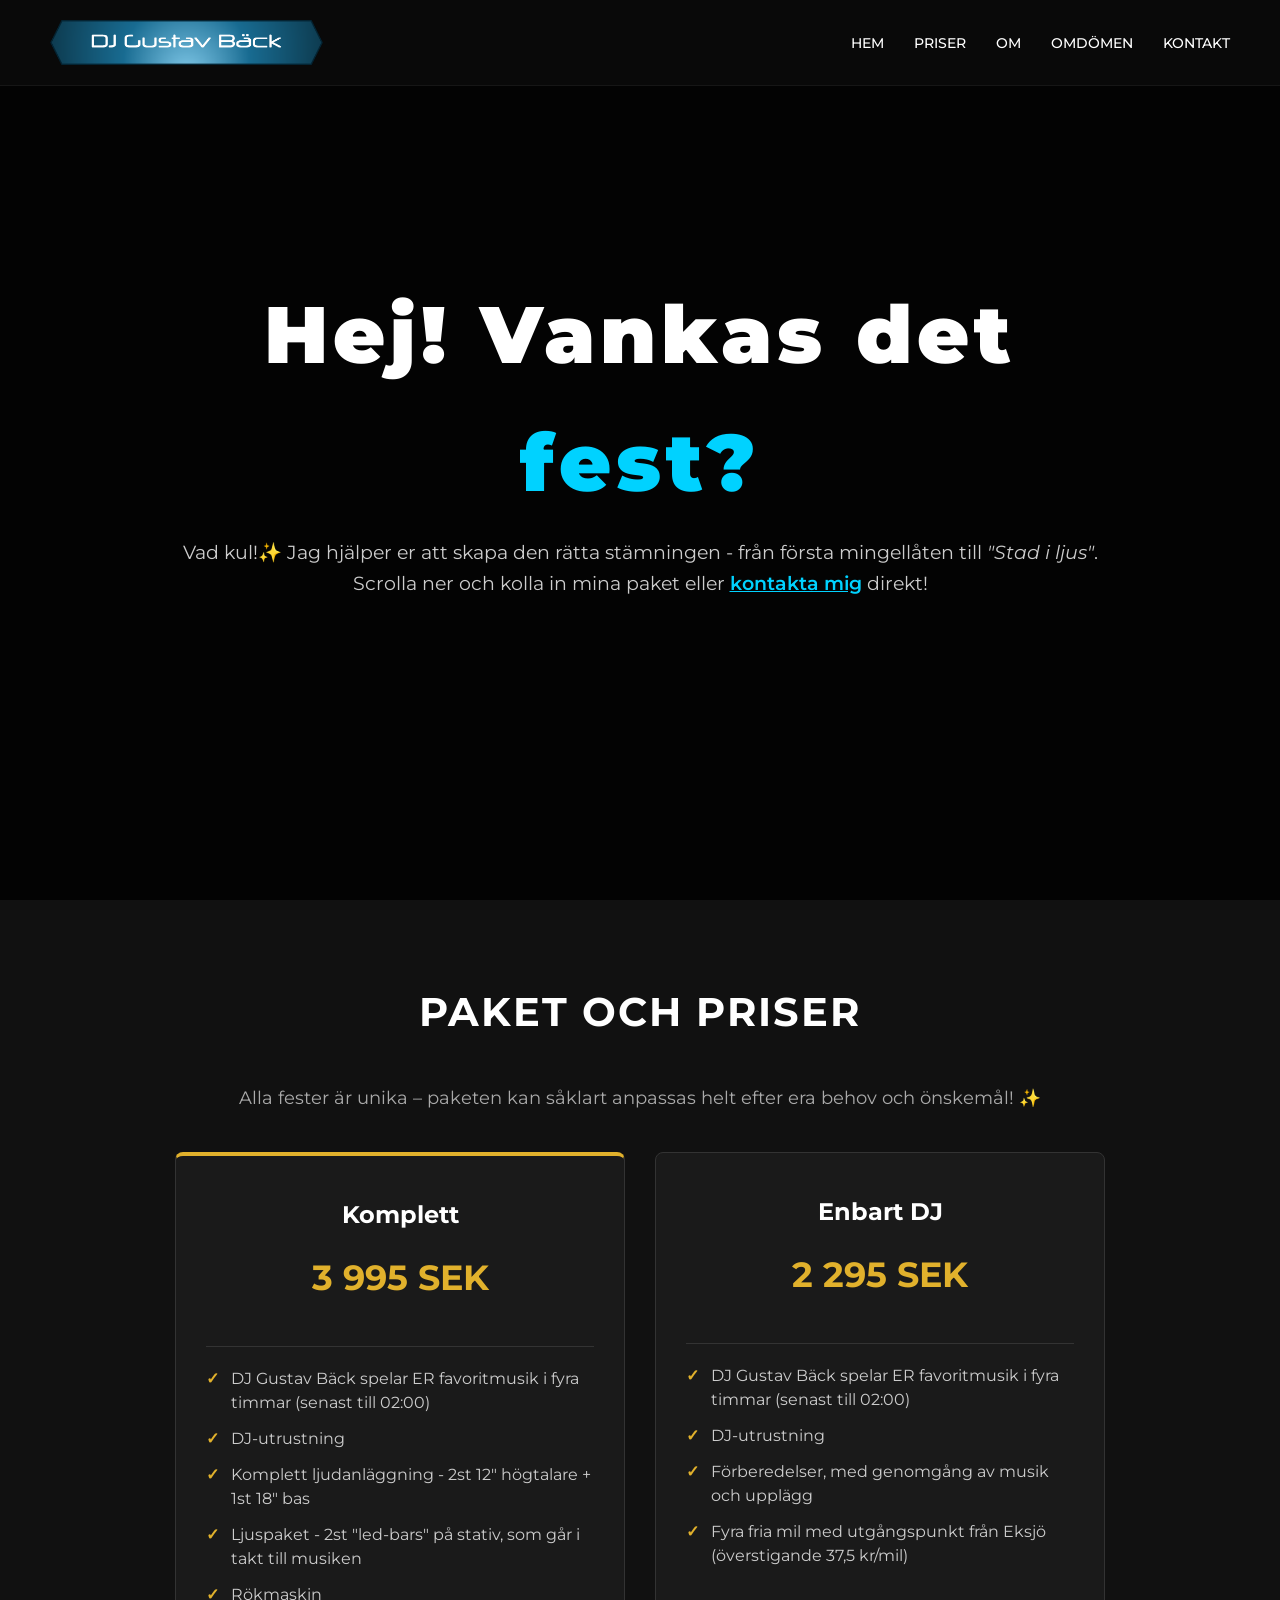
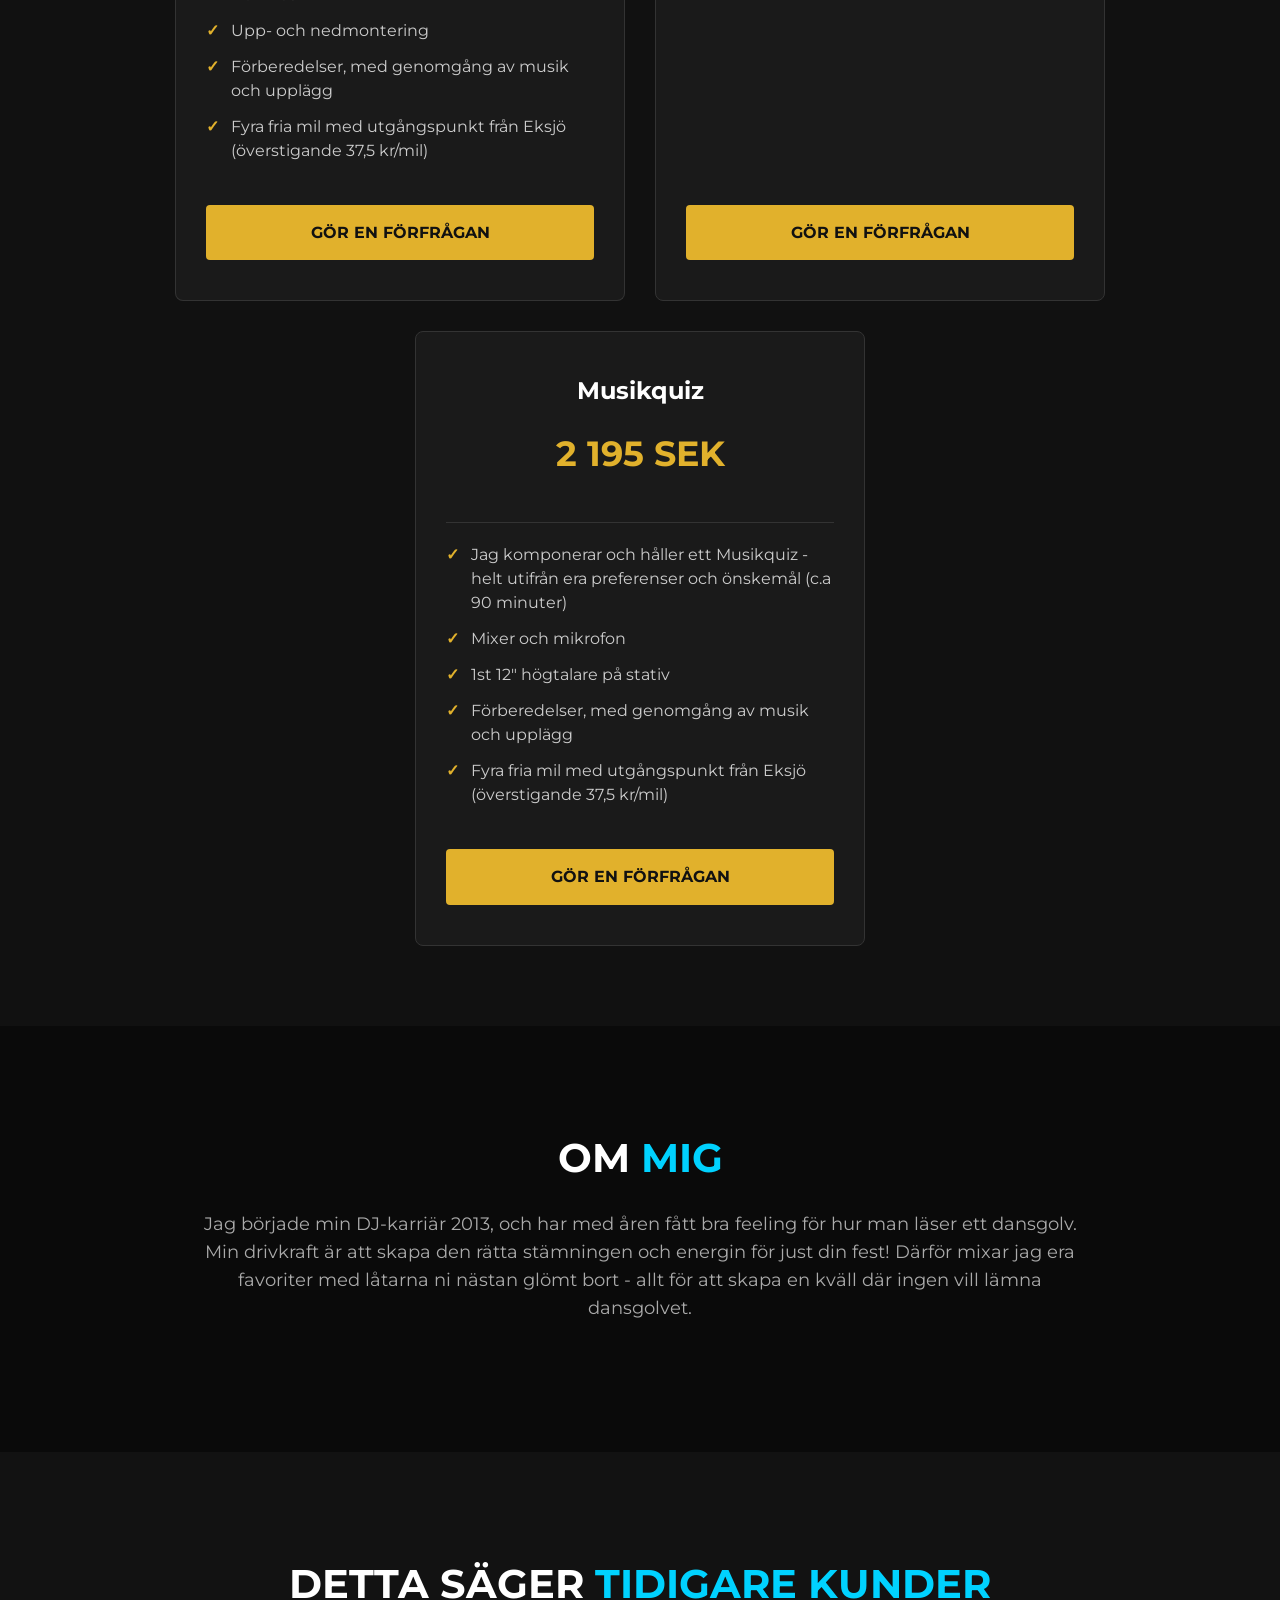
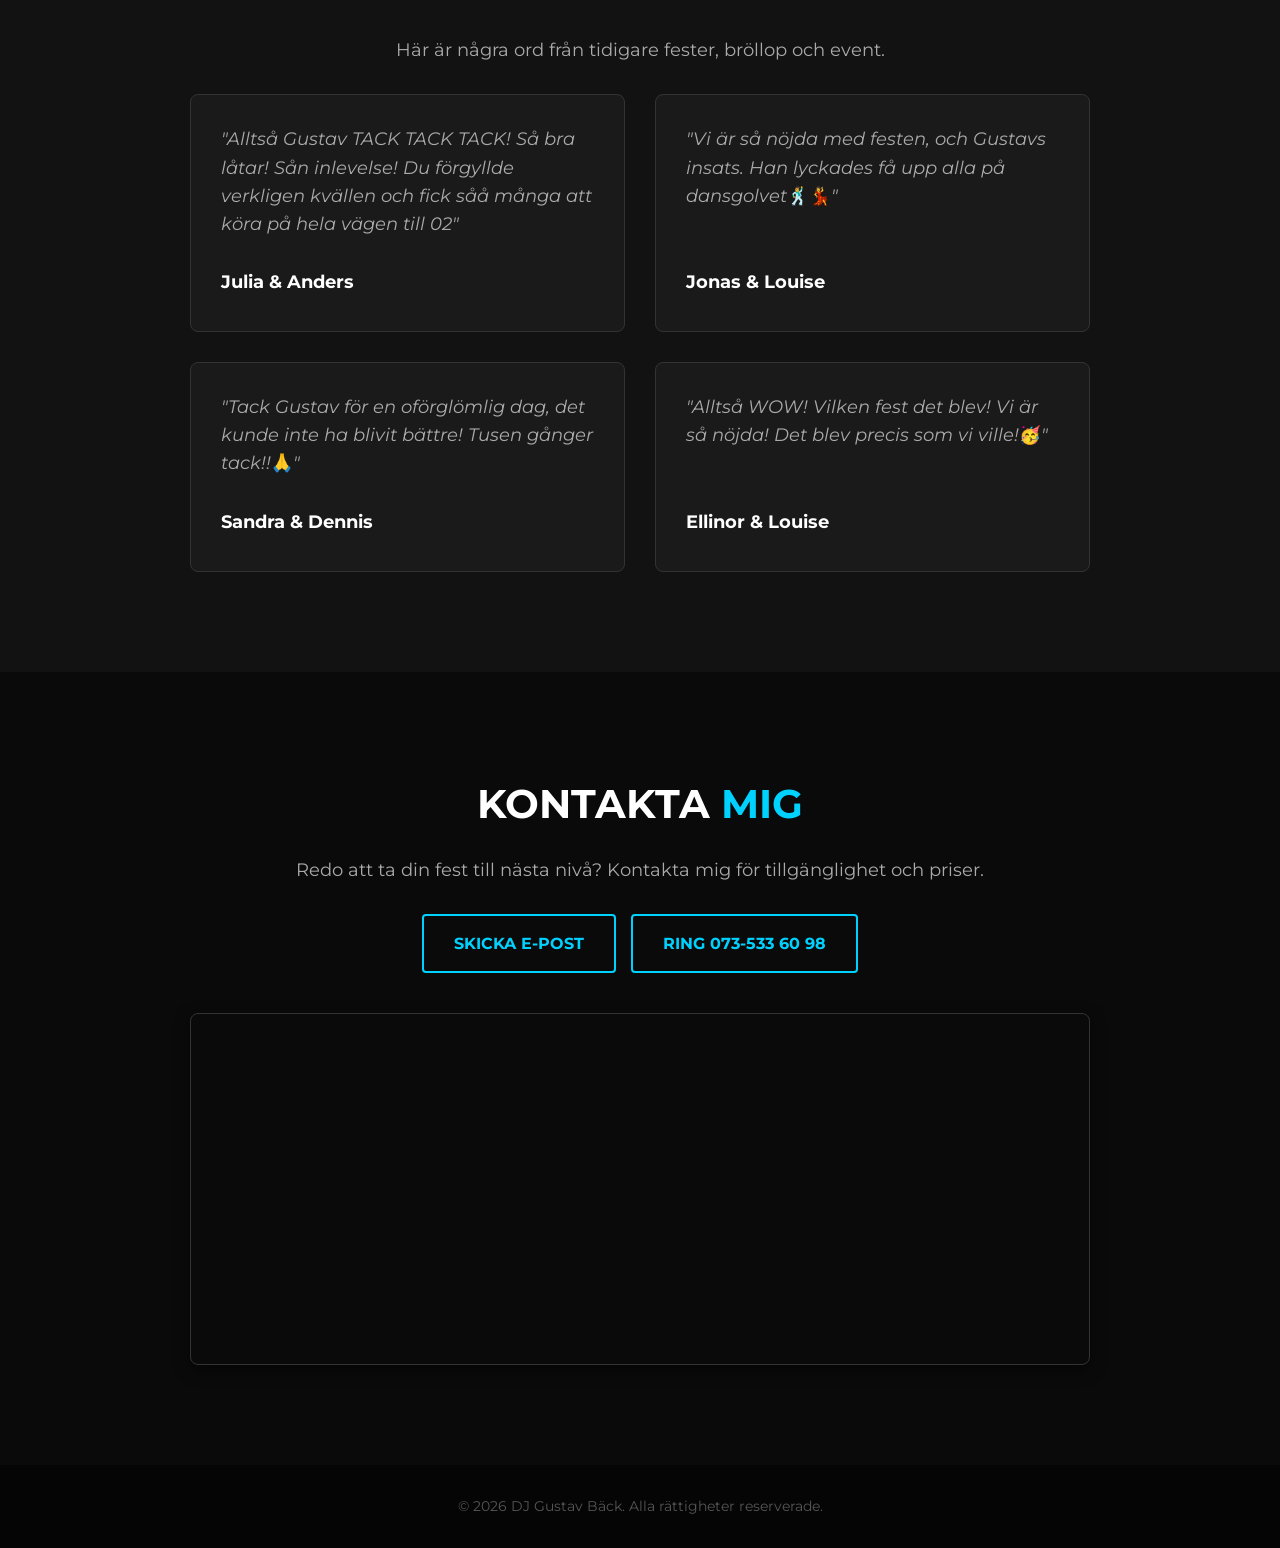
==== commit e1f17594: "uppdaterad rubrik på första sidan" ====
--- a/index.html
+++ b/index.html
@@ -25,8 +25,8 @@
     <!-- Startskärm -->
     <section id="home" class="hero">
         <div class="hero-content">
-            <h1> Vill ni ta er fest till <br><span>nästa nivå?</span></h1>
-            <p> Jag hjälper er att skapa en oförglömlig kväll från första mingellåten till <em>"Stad i ljus"</em>.<br>Scrolla ner och kolla in mina paket eller <a href="mailto:djgustavback@gmail.com" class="hero-link">kontakta mig</a> direkt!</p>
+            <h1> Hej! Vankas det <br><span>fest?</span></h1>
+            <p> Vad kul!✨ Jag hjälper er att skapa den rätta stämningen - från första mingellåten till <em>"Stad i ljus"</em>.<br>Scrolla ner och kolla in mina paket eller <a href="mailto:djgustavback@gmail.com" class="hero-link">kontakta mig</a> direkt!</p>
         </div>
     </section>
 	
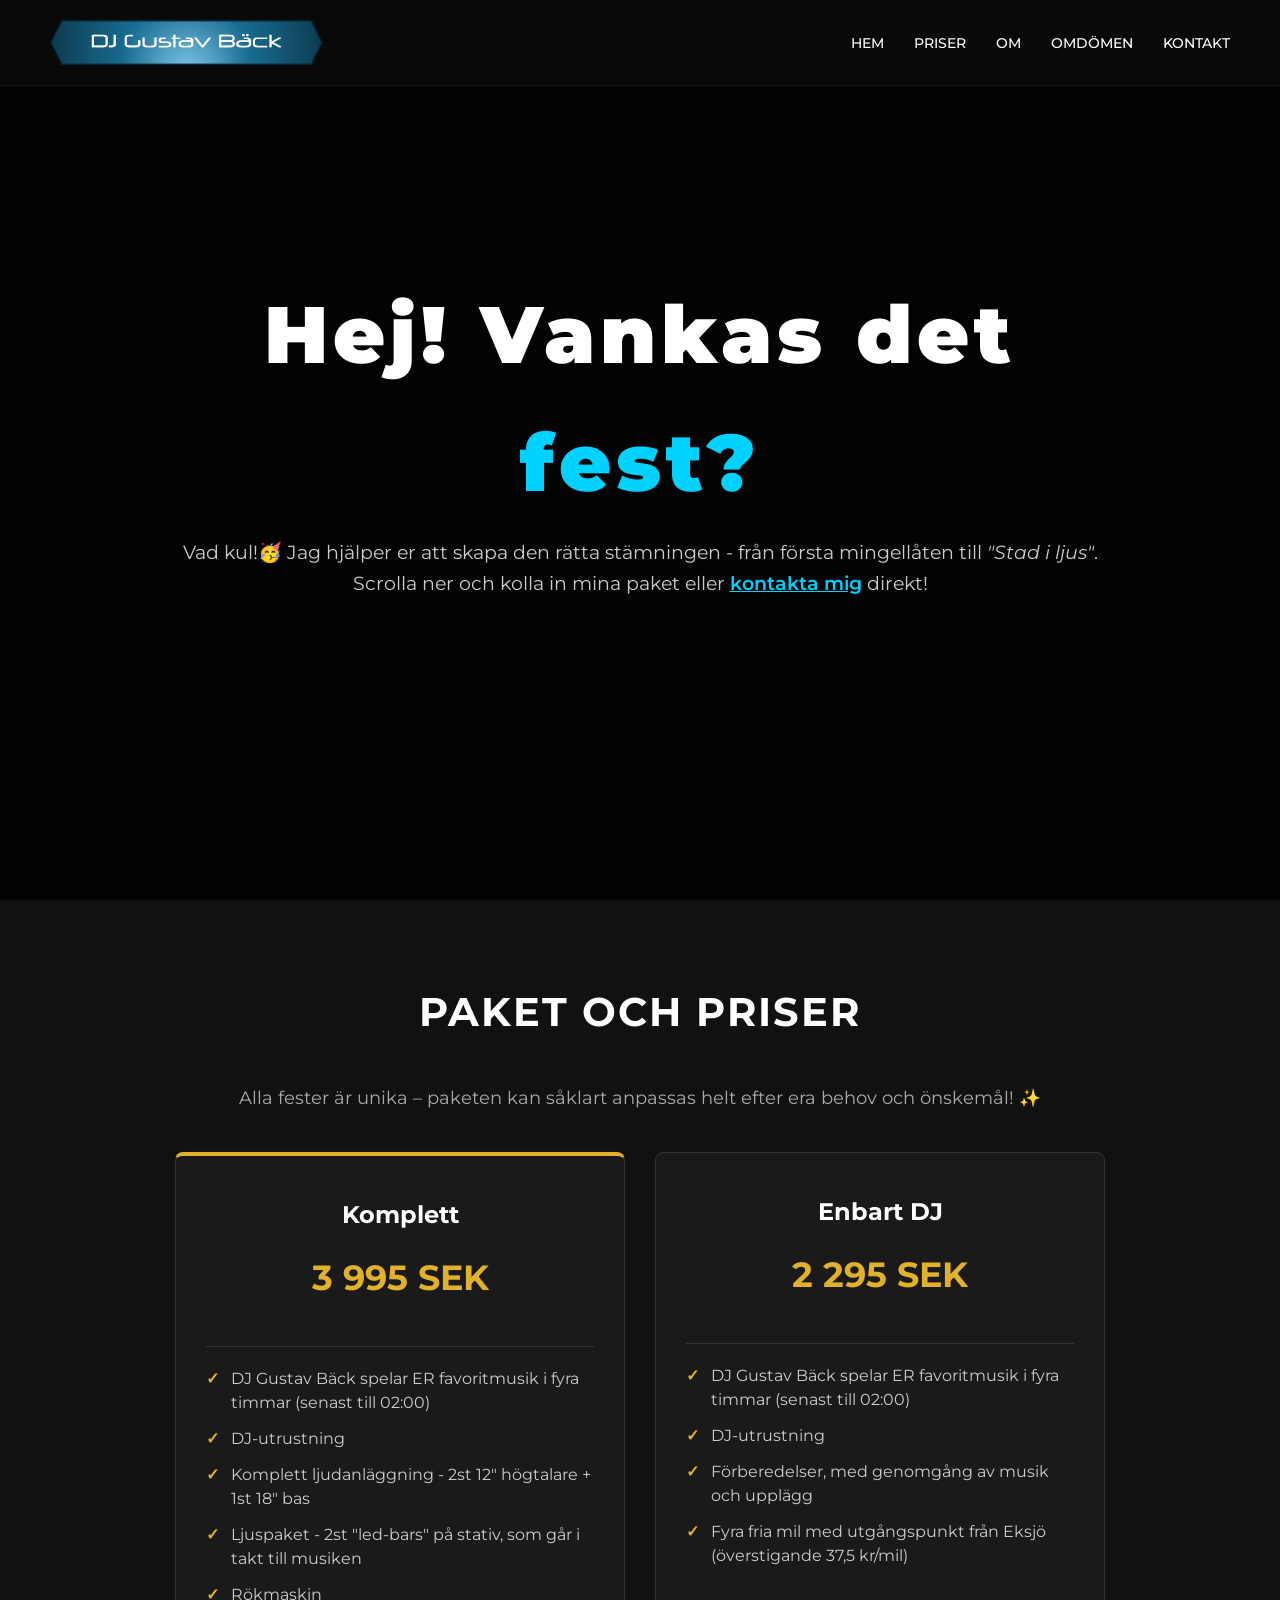
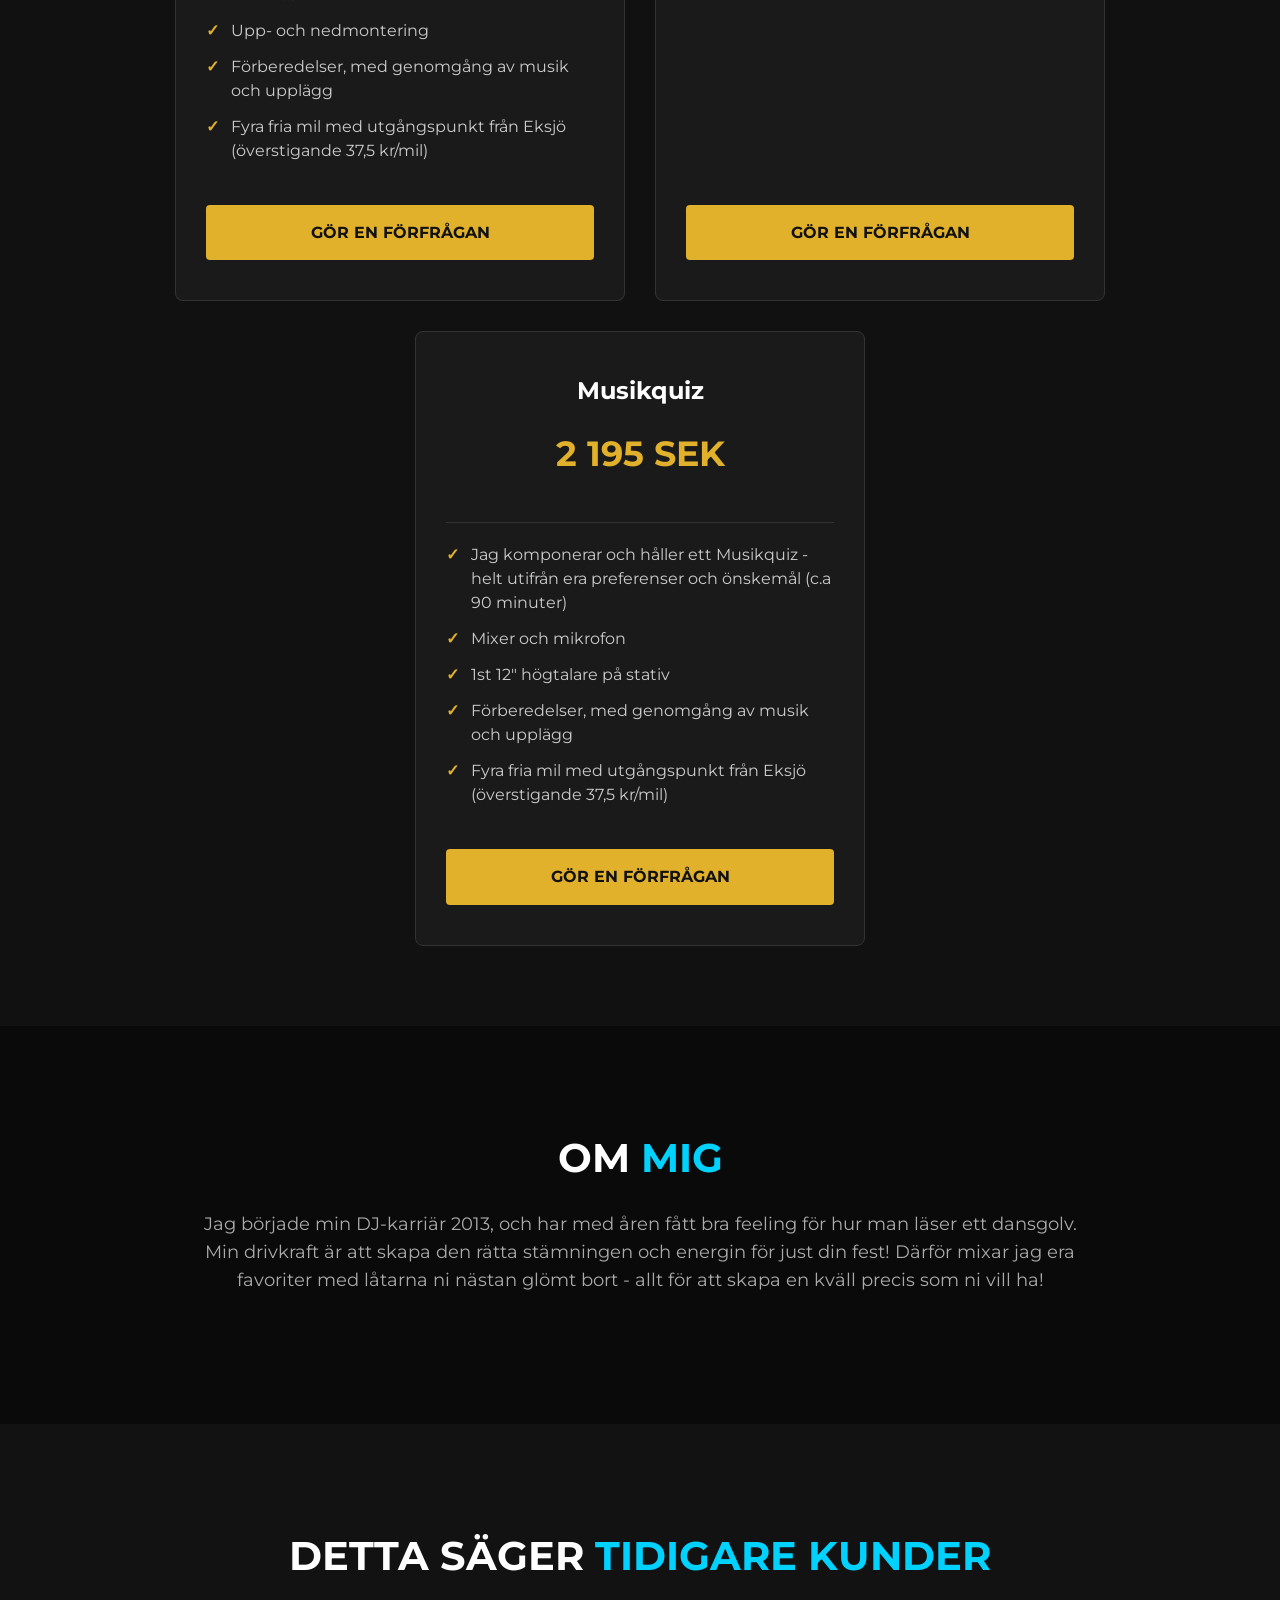
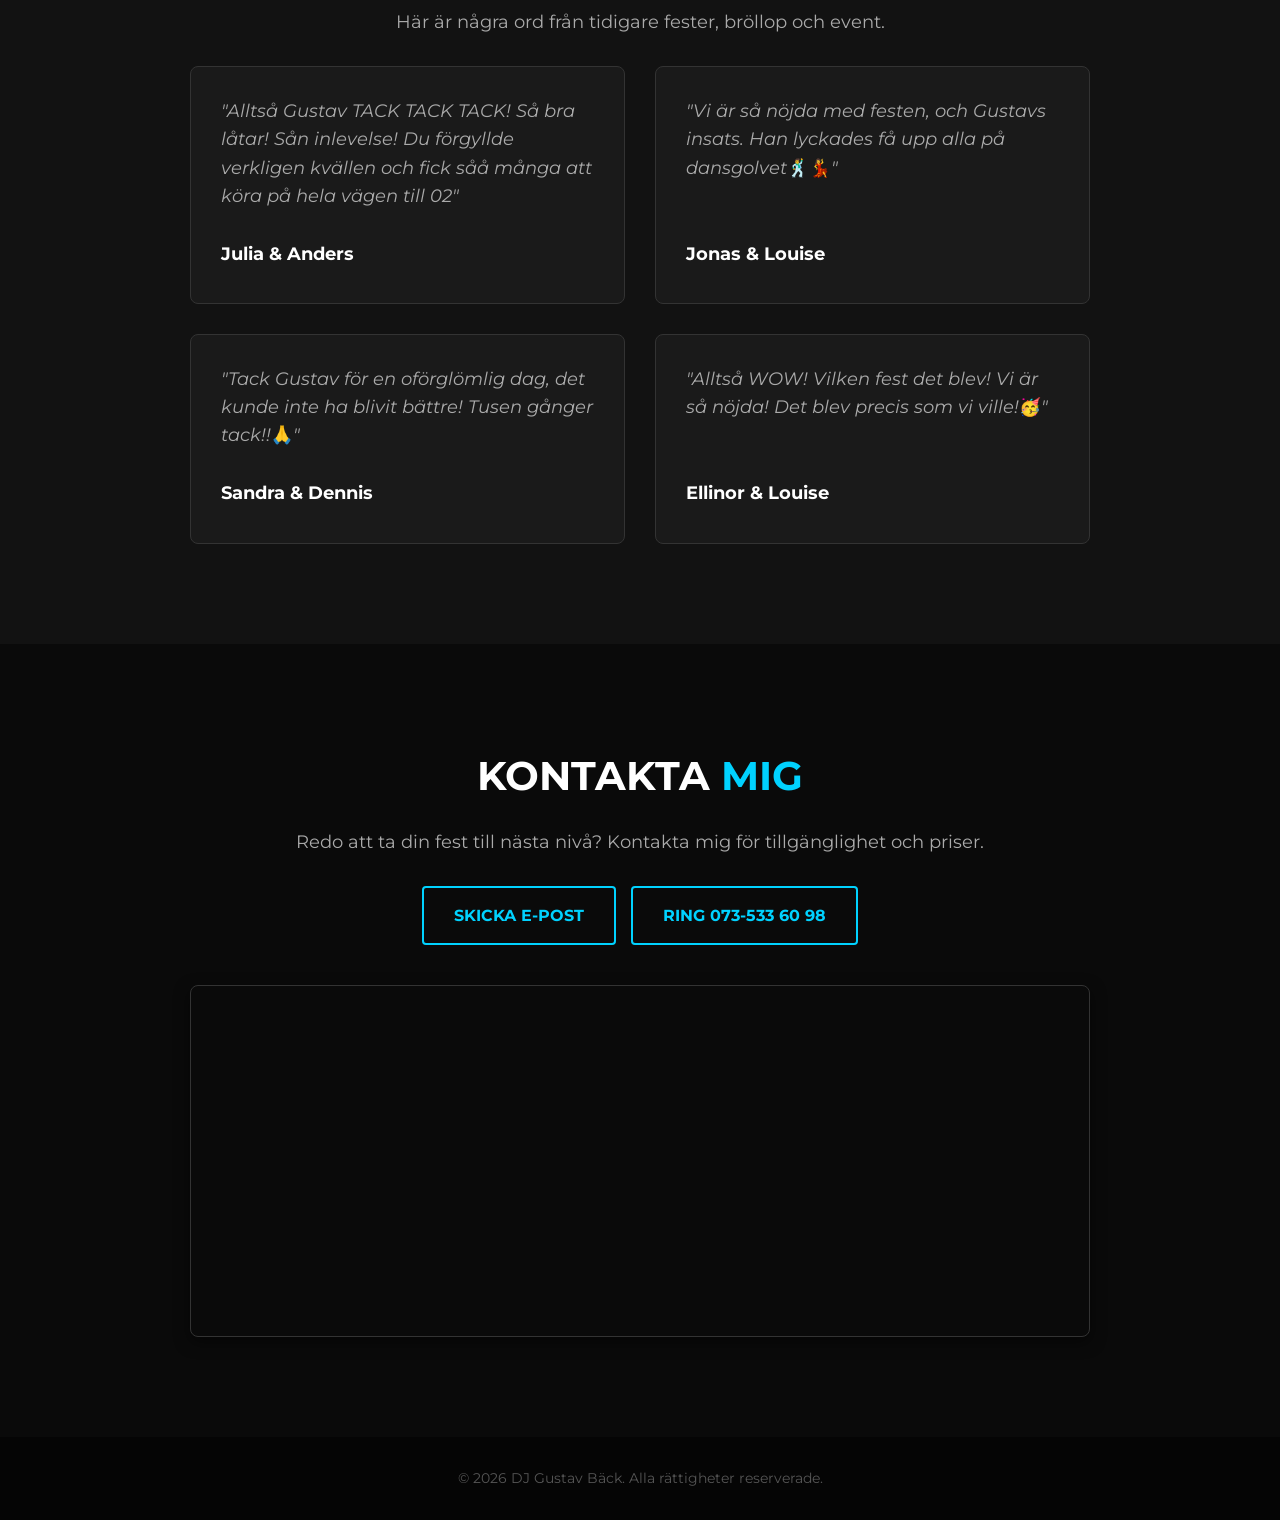
==== commit 63b17428: "uppdaterad rubrik på första sidan" ====
--- a/index.html
+++ b/index.html
@@ -26,7 +26,7 @@
     <section id="home" class="hero">
         <div class="hero-content">
             <h1> Hej! Vankas det <br><span>fest?</span></h1>
-            <p> Vad kul!✨ Jag hjälper er att skapa den rätta stämningen - från första mingellåten till <em>"Stad i ljus"</em>.<br>Scrolla ner och kolla in mina paket eller <a href="mailto:djgustavback@gmail.com" class="hero-link">kontakta mig</a> direkt!</p>
+            <p> Vad kul!🥳 Jag hjälper er att skapa den rätta stämningen - från första mingellåten till <em>"Stad i ljus"</em>.<br>Scrolla ner och kolla in mina paket eller <a href="mailto:djgustavback@gmail.com" class="hero-link">kontakta mig</a> direkt!</p>
         </div>
     </section>
 	
@@ -92,7 +92,7 @@
     <section id="about" class="section">
         <div class="container">
             <h2>Om <span>Mig</span></h2>
-            <p>Jag började min DJ-karriär 2013, och har med åren fått bra feeling för hur man läser ett dansgolv. Min drivkraft är att skapa den rätta stämningen och energin för just din fest! Därför mixar jag era favoriter med låtarna ni nästan glömt bort - allt för att skapa en kväll där ingen vill lämna dansgolvet.</p>
+            <p>Jag började min DJ-karriär 2013, och har med åren fått bra feeling för hur man läser ett dansgolv. Min drivkraft är att skapa den rätta stämningen och energin för just din fest! Därför mixar jag era favoriter med låtarna ni nästan glömt bort - allt för att skapa en kväll precis som ni vill ha!</p>
         </div>
     </section>
 <!-- Omdömen-sektion -->
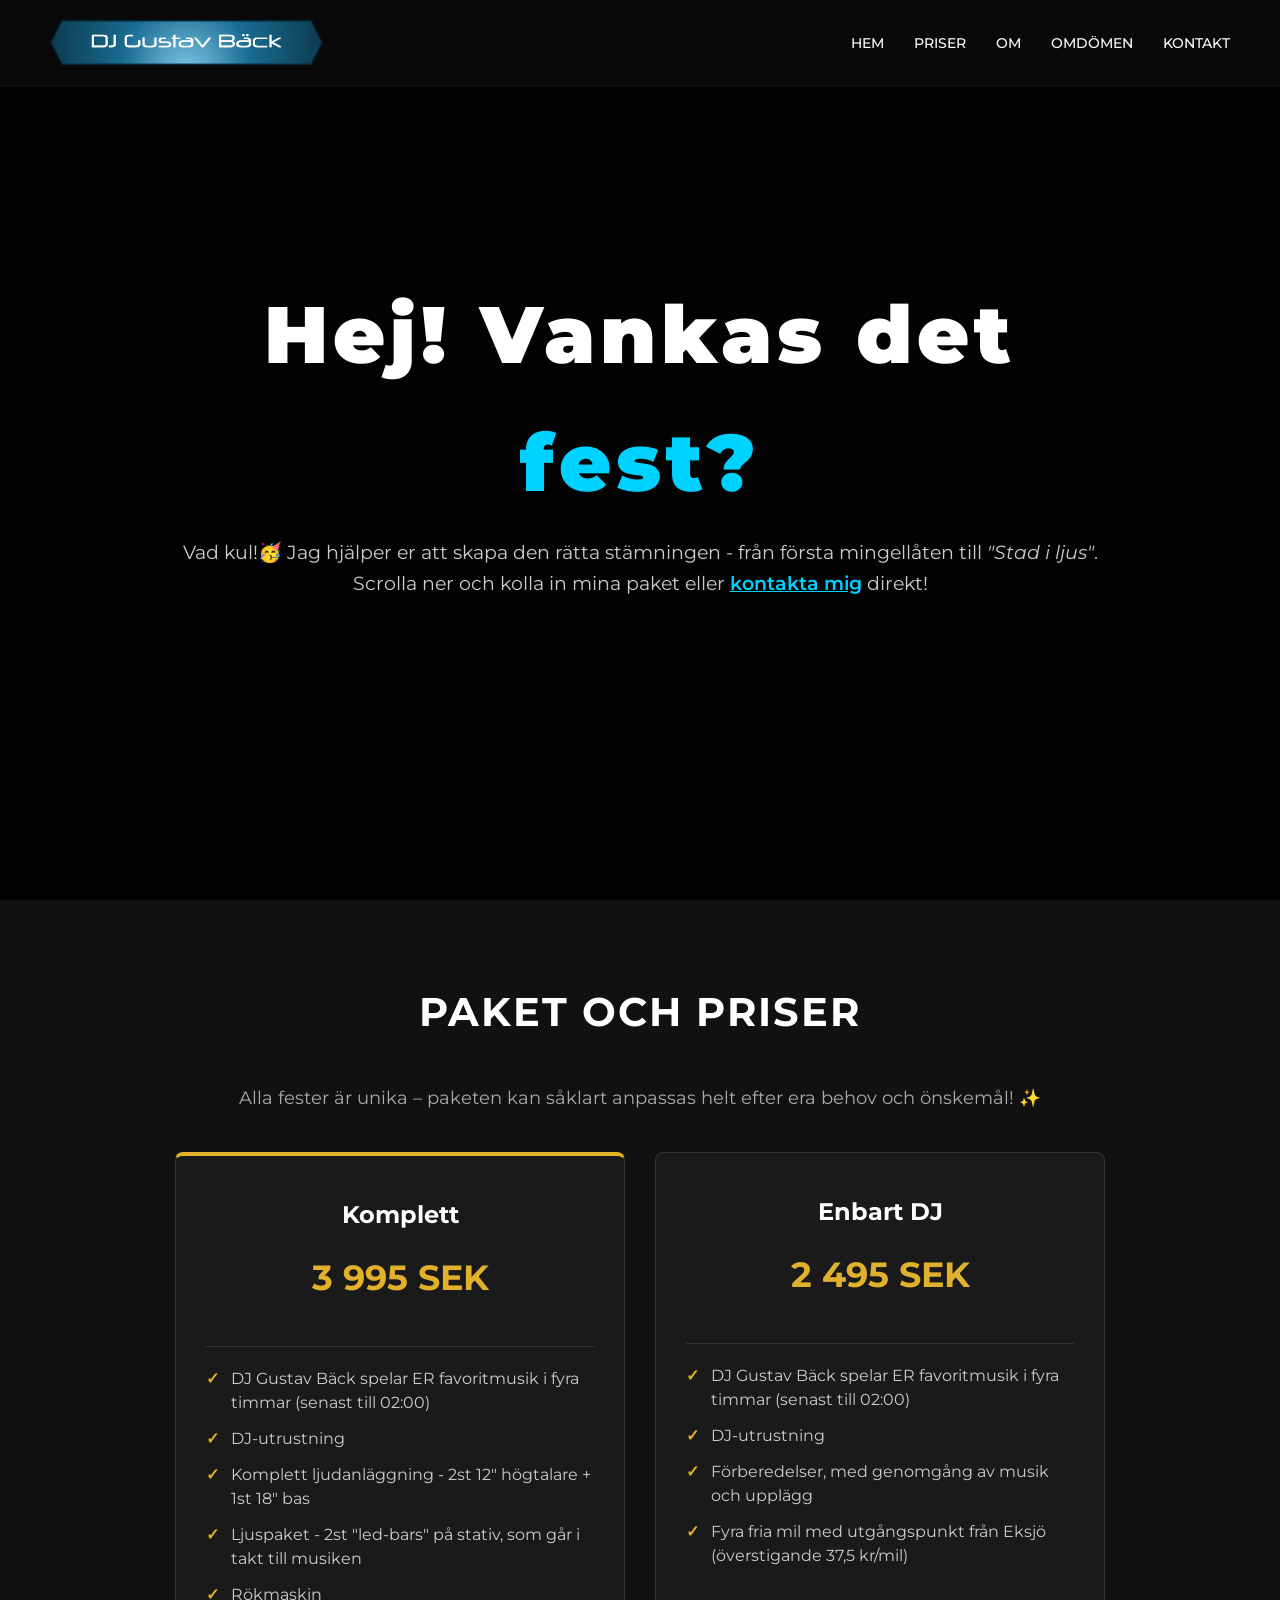
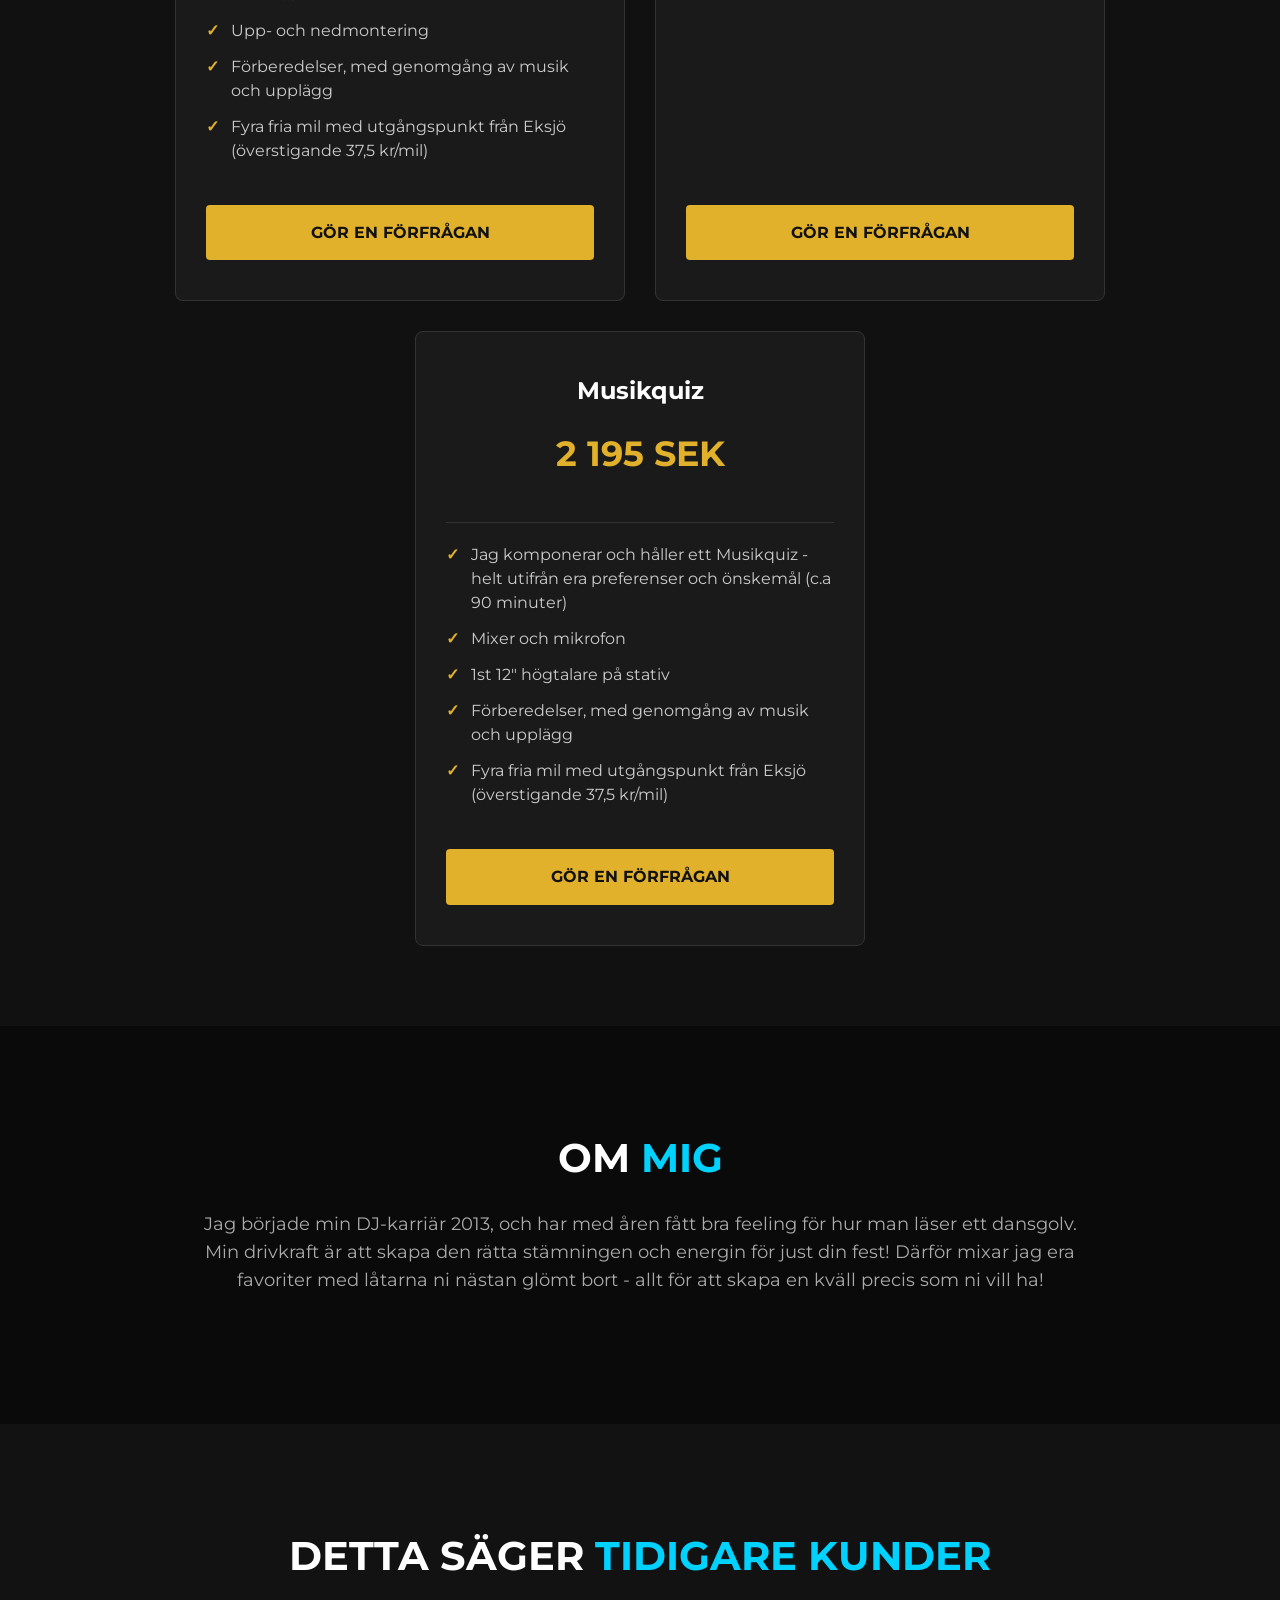
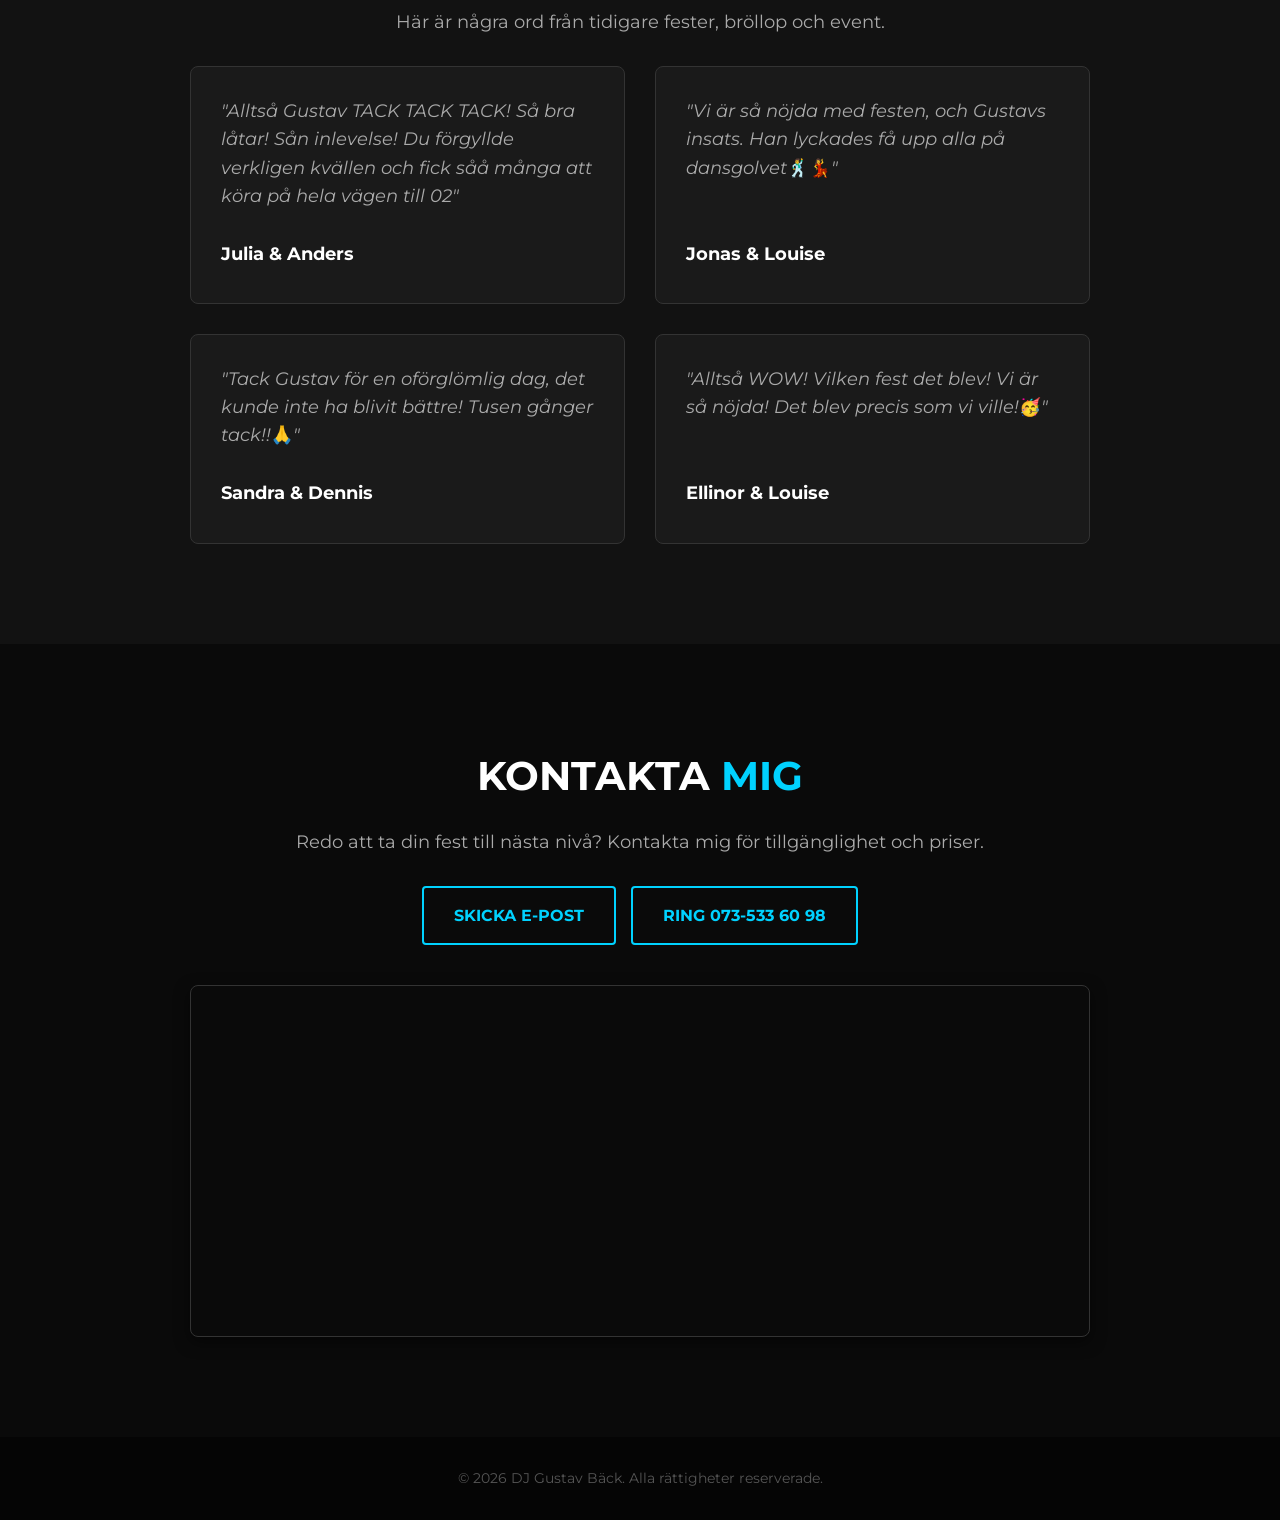
==== commit d2ba2591: "uppdaterat pris endast dj" ====
--- a/index.html
+++ b/index.html
@@ -59,7 +59,7 @@
           <!-- Paket 2: Endast DJ -->
           <div class="pricing-card">
             <h3 class="package-name">Enbart DJ</h3>
-            <p class="package-price">2 295 SEK</p>
+            <p class="package-price">2 495 SEK</p>
             <hr class="divider">
             <ul class="package-features">
               <li>DJ Gustav Bäck spelar ER favoritmusik i fyra timmar (senast till 02:00)</li>
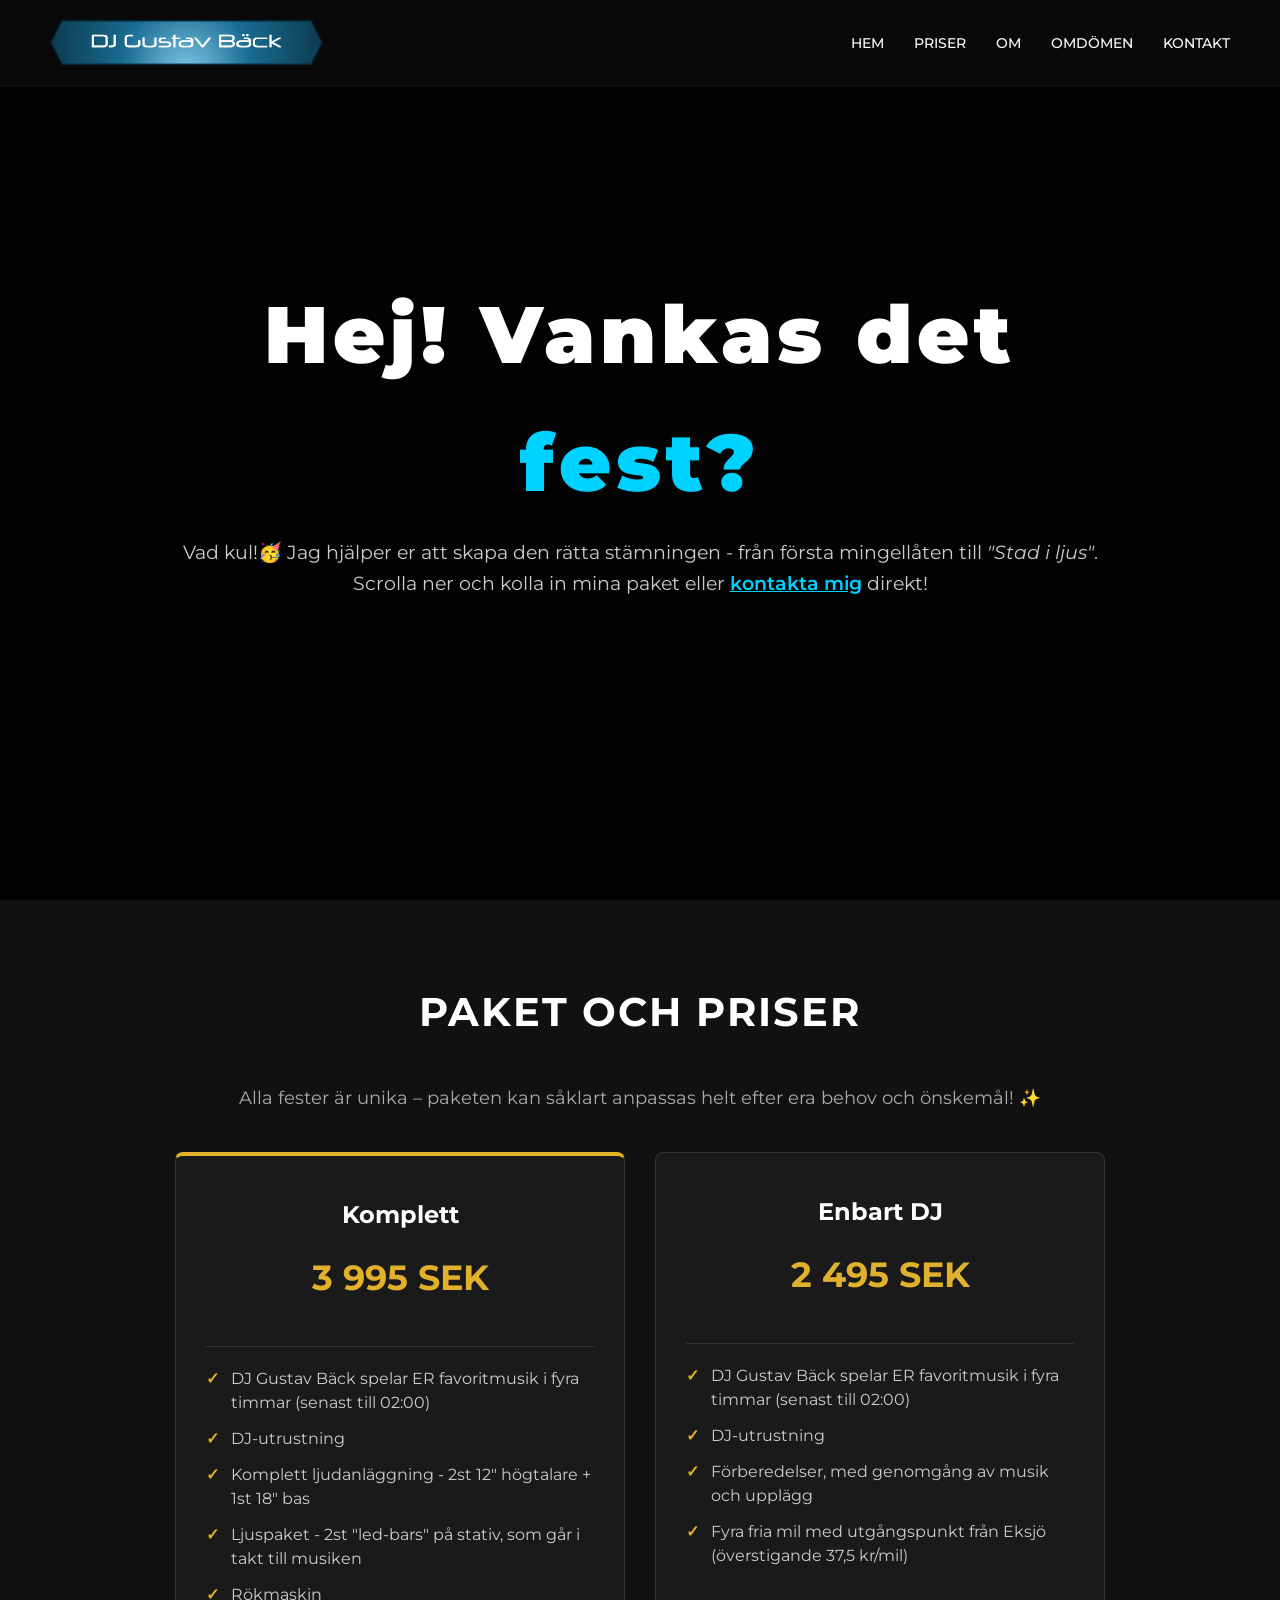
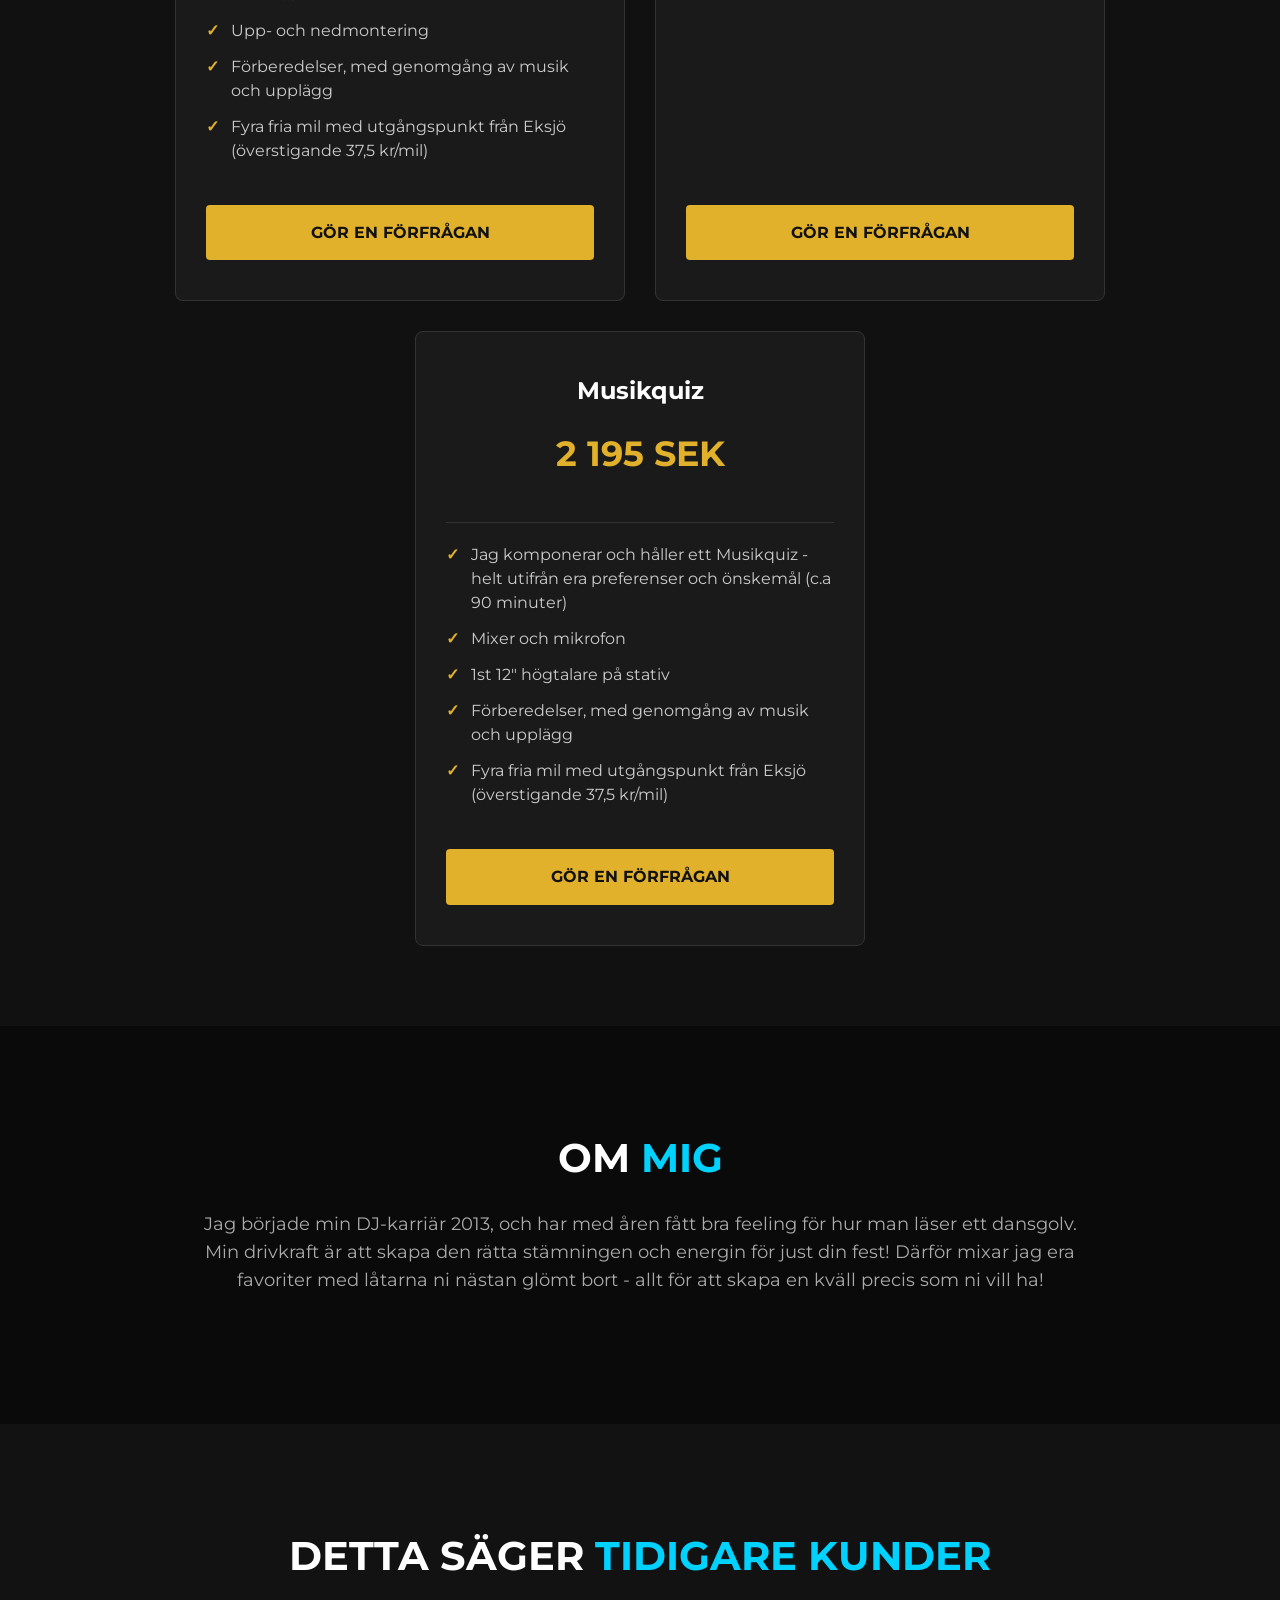
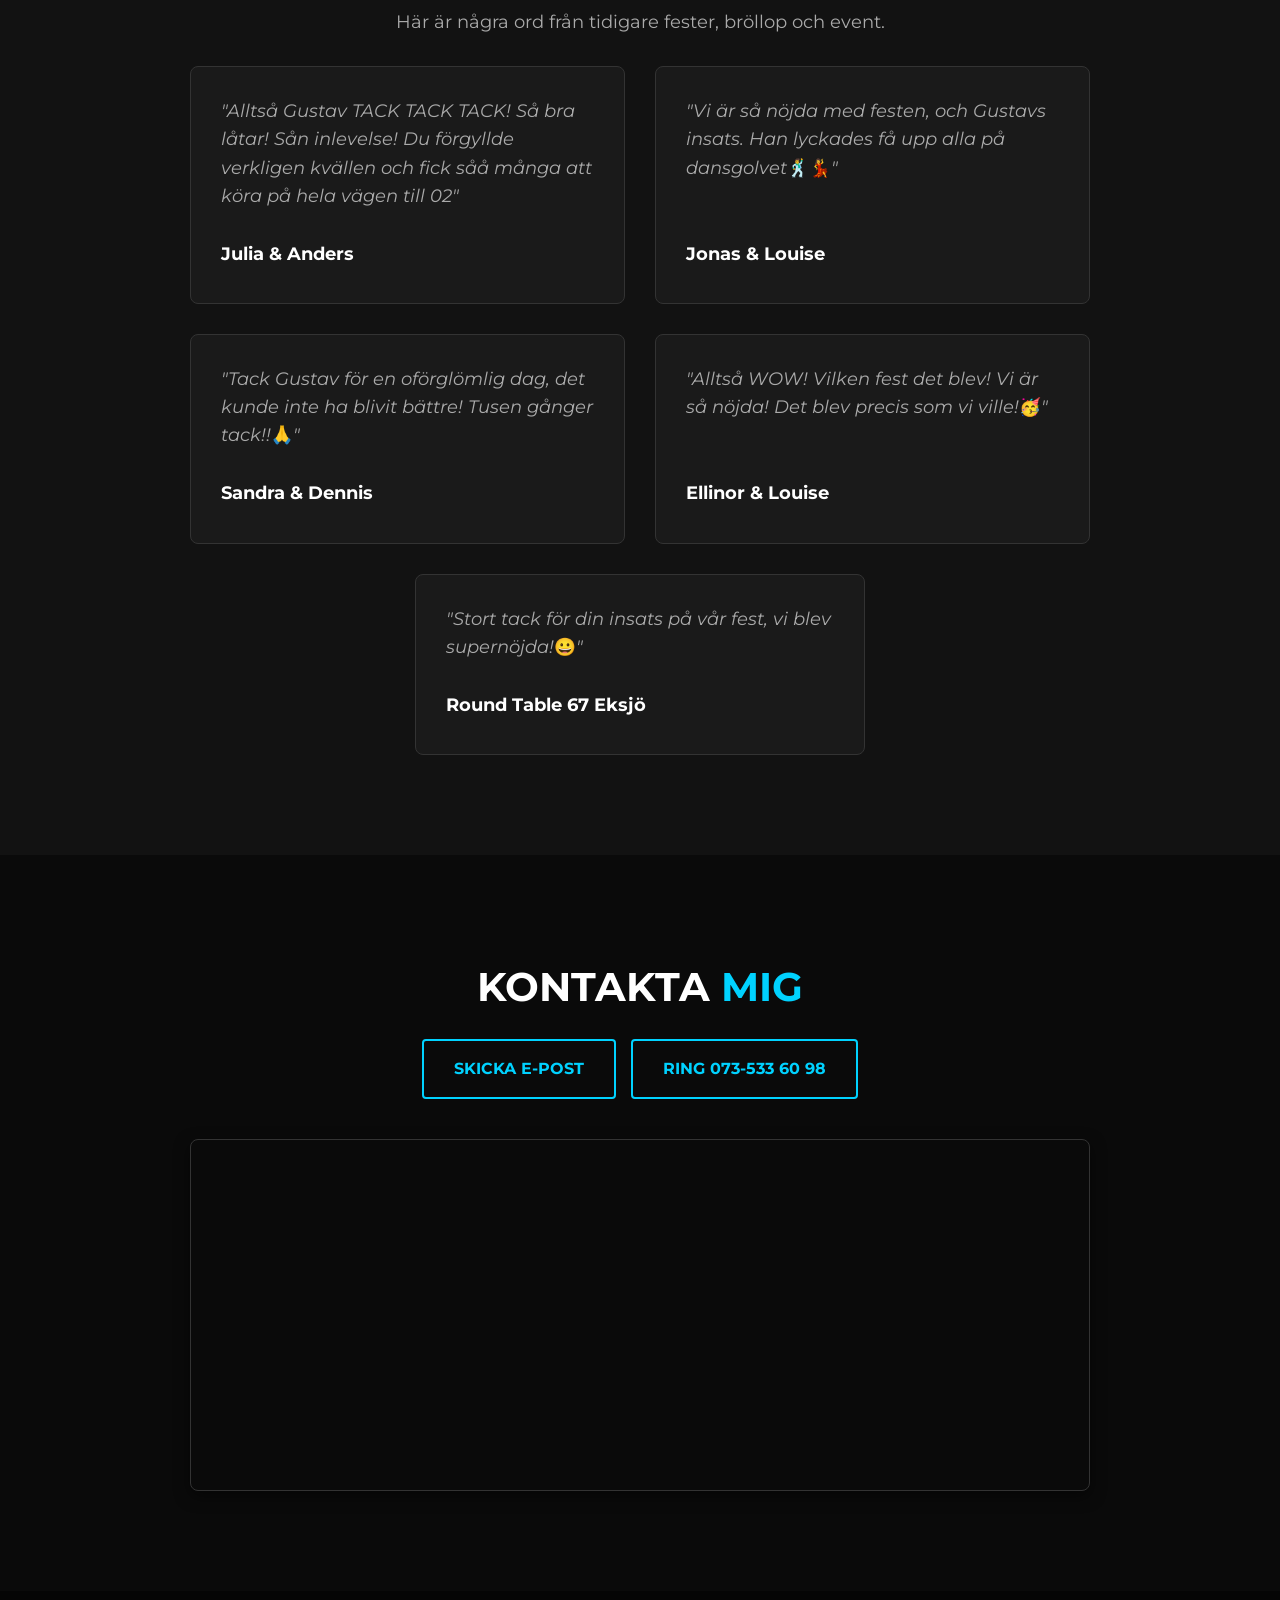
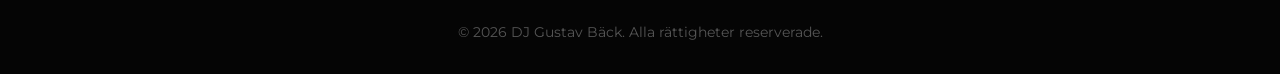
==== commit e247dd58: "uppdaterat med omdöme från gå-runt-festen" ====
--- a/index.html
+++ b/index.html
@@ -133,6 +133,14 @@
                 </p>
                 <h4 class="review-author">Ellinor & Louise</h4>
             </div>
+			
+			<!-- Omdöme 5 -->
+            <div class="review-card">
+                <p class="review-text">
+                    <span class="quote-italic">"Stort tack för din insats på vår fest, vi blev supernöjda!</span>😀<span class="quote-italic">"
+                </p>
+                <h4 class="review-author">Round Table 67 Eksjö</h4>
+            </div>
         </div>
     </div>
 </section>
@@ -152,7 +160,7 @@
     <section id="contact" class="section">
         <div class="container">
             <h2>Kontakta <span>Mig</span></h2>
-            <p>Redo att ta din fest till nästa nivå? Kontakta mig för tillgänglighet och priser.</p>
+            
             
             <!-- Knappar för e-post och telefon -->
             <div class="contact-buttons">
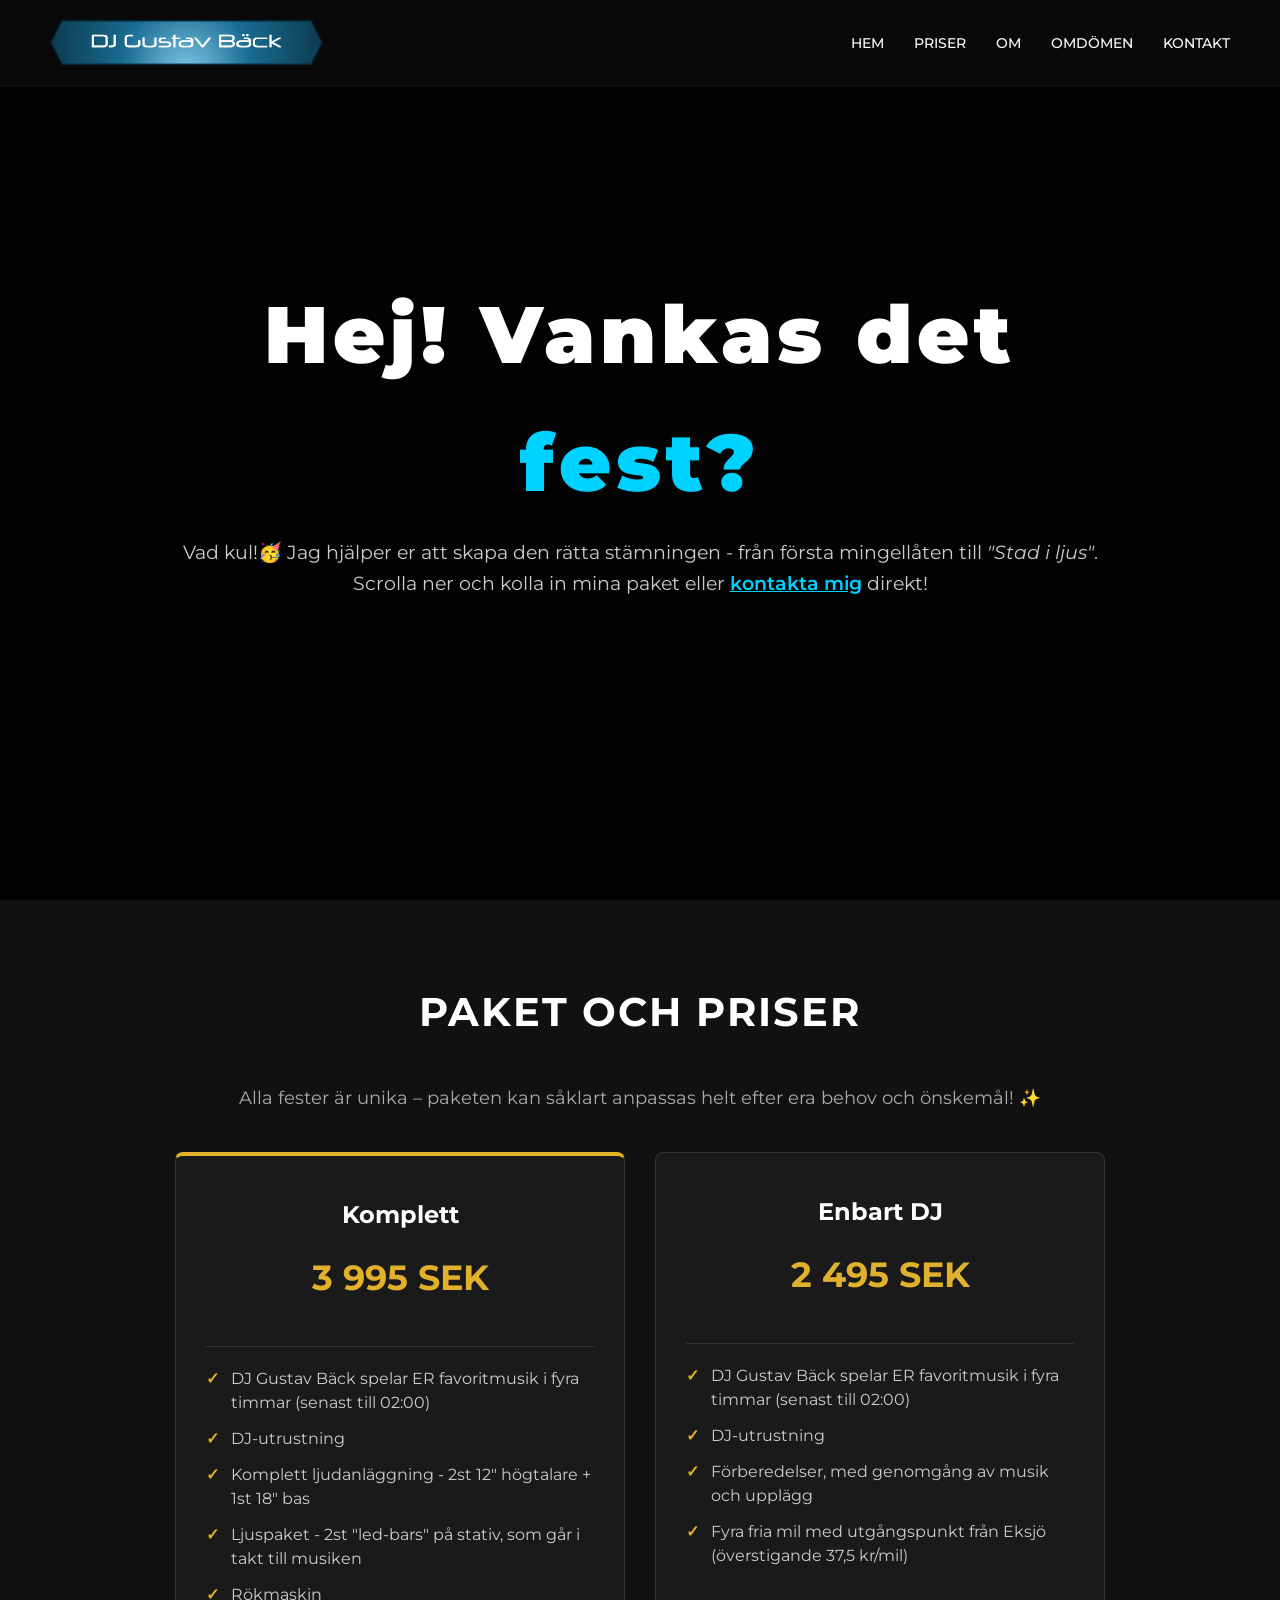
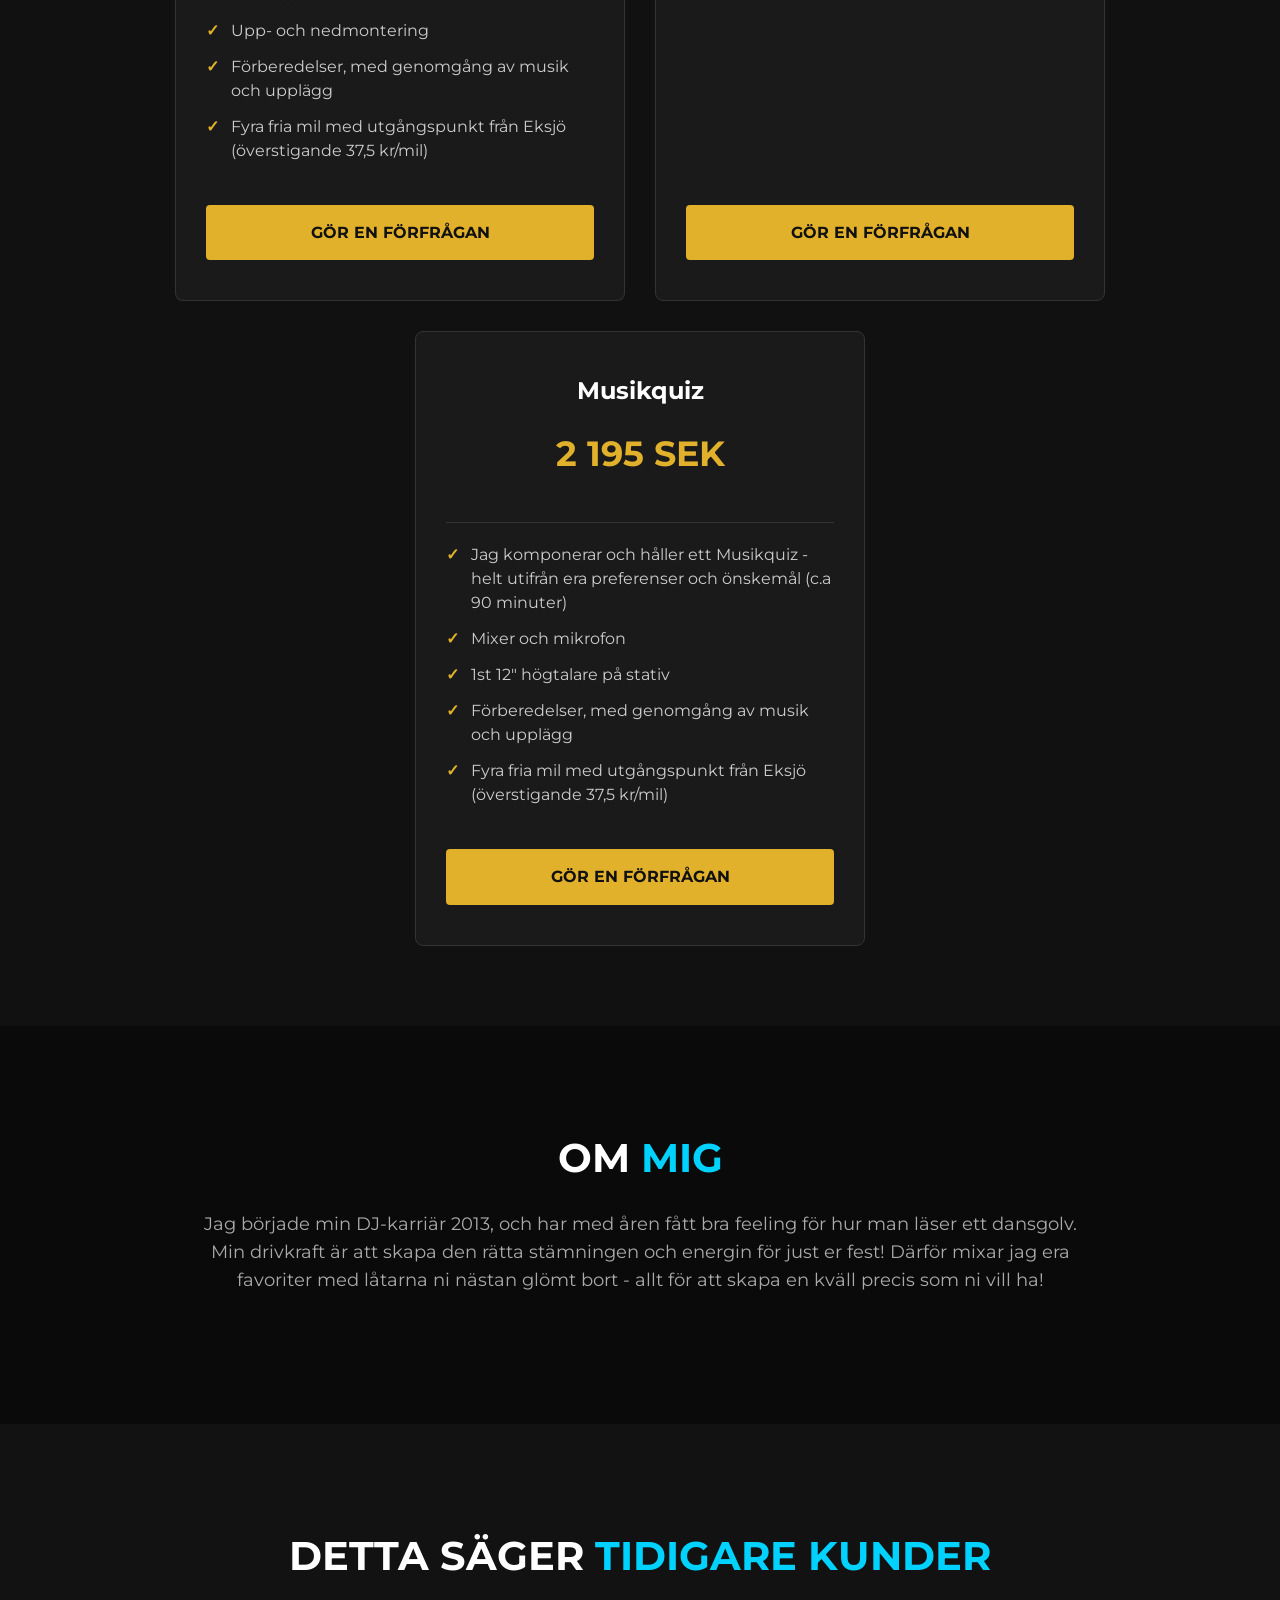
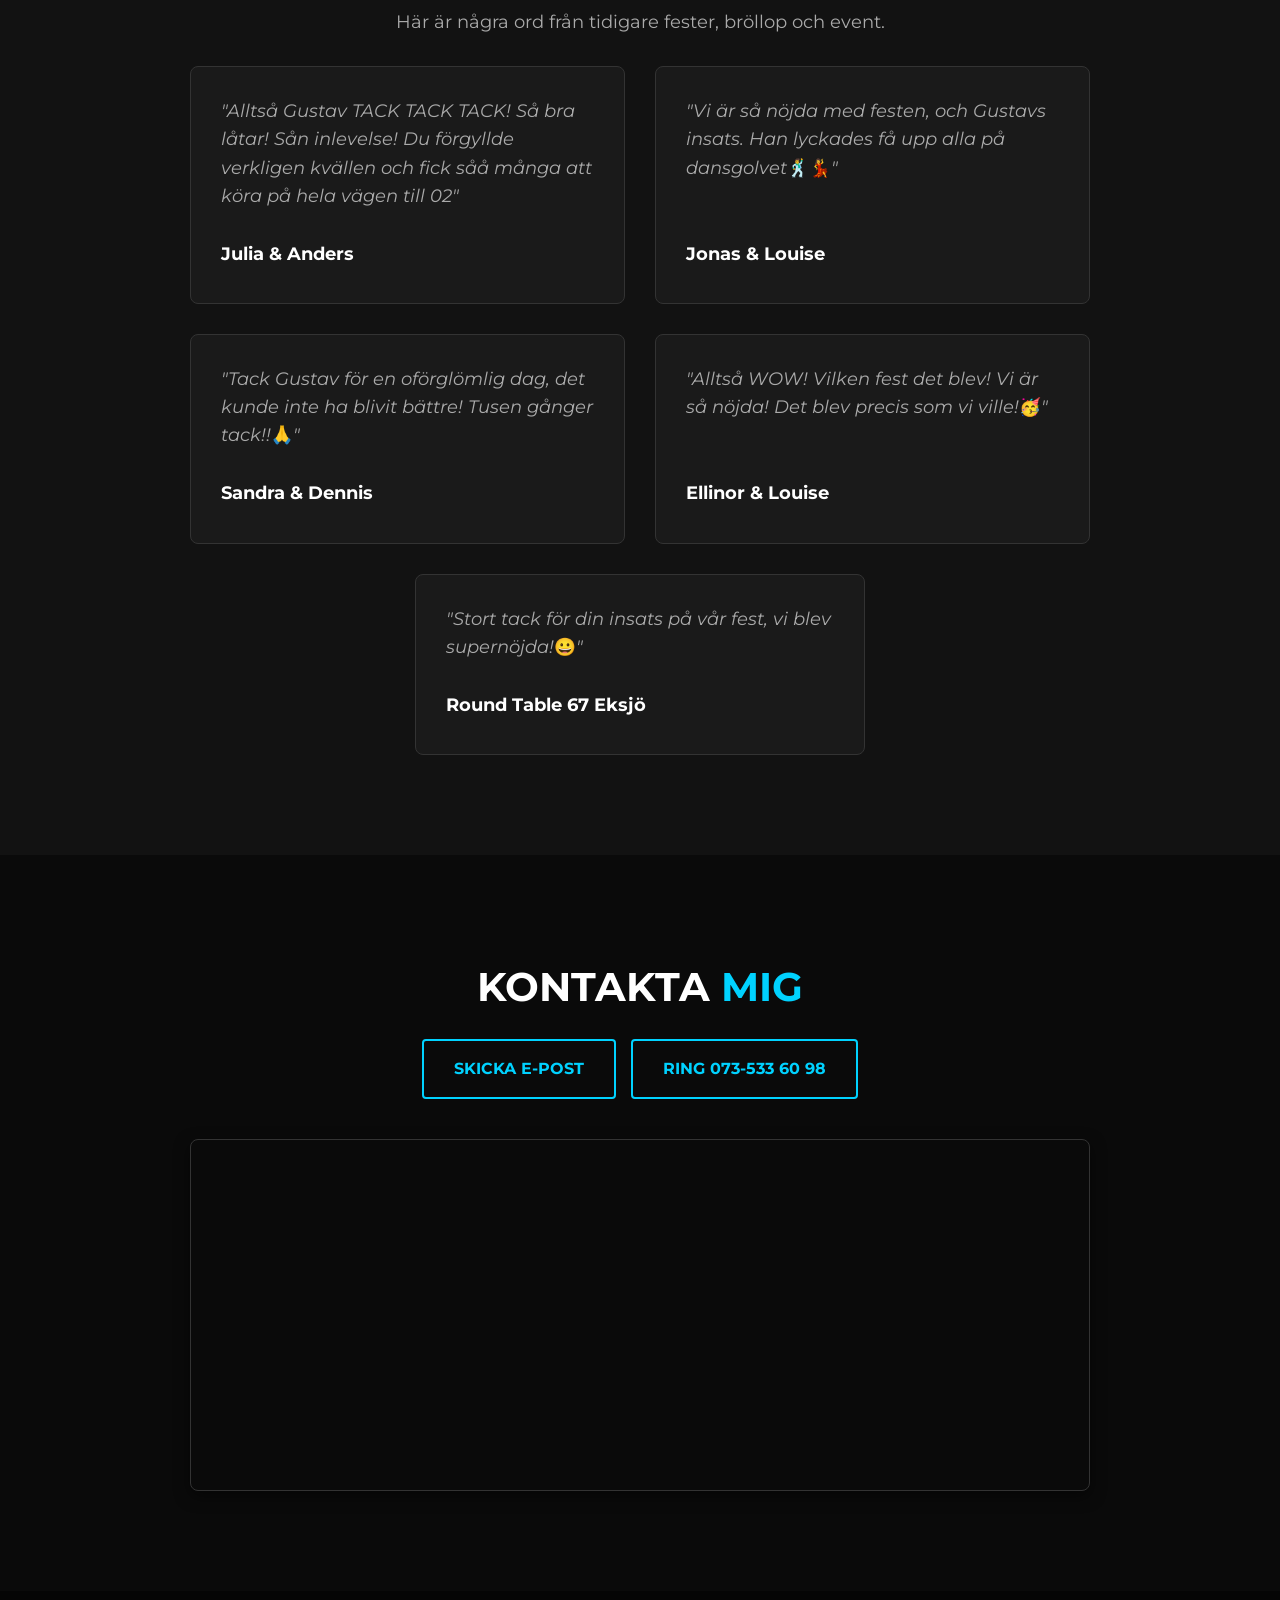
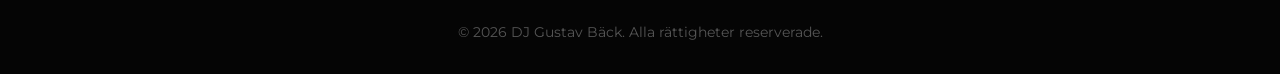
==== commit 72c010b0: "uppdaterat med omdöme från gå-runt-festen" ====
--- a/index.html
+++ b/index.html
@@ -92,7 +92,7 @@
     <section id="about" class="section">
         <div class="container">
             <h2>Om <span>Mig</span></h2>
-            <p>Jag började min DJ-karriär 2013, och har med åren fått bra feeling för hur man läser ett dansgolv. Min drivkraft är att skapa den rätta stämningen och energin för just din fest! Därför mixar jag era favoriter med låtarna ni nästan glömt bort - allt för att skapa en kväll precis som ni vill ha!</p>
+            <p>Jag började min DJ-karriär 2013, och har med åren fått bra feeling för hur man läser ett dansgolv. Min drivkraft är att skapa den rätta stämningen och energin för just er fest! Därför mixar jag era favoriter med låtarna ni nästan glömt bort - allt för att skapa en kväll precis som ni vill ha!</p>
         </div>
     </section>
 <!-- Omdömen-sektion -->
